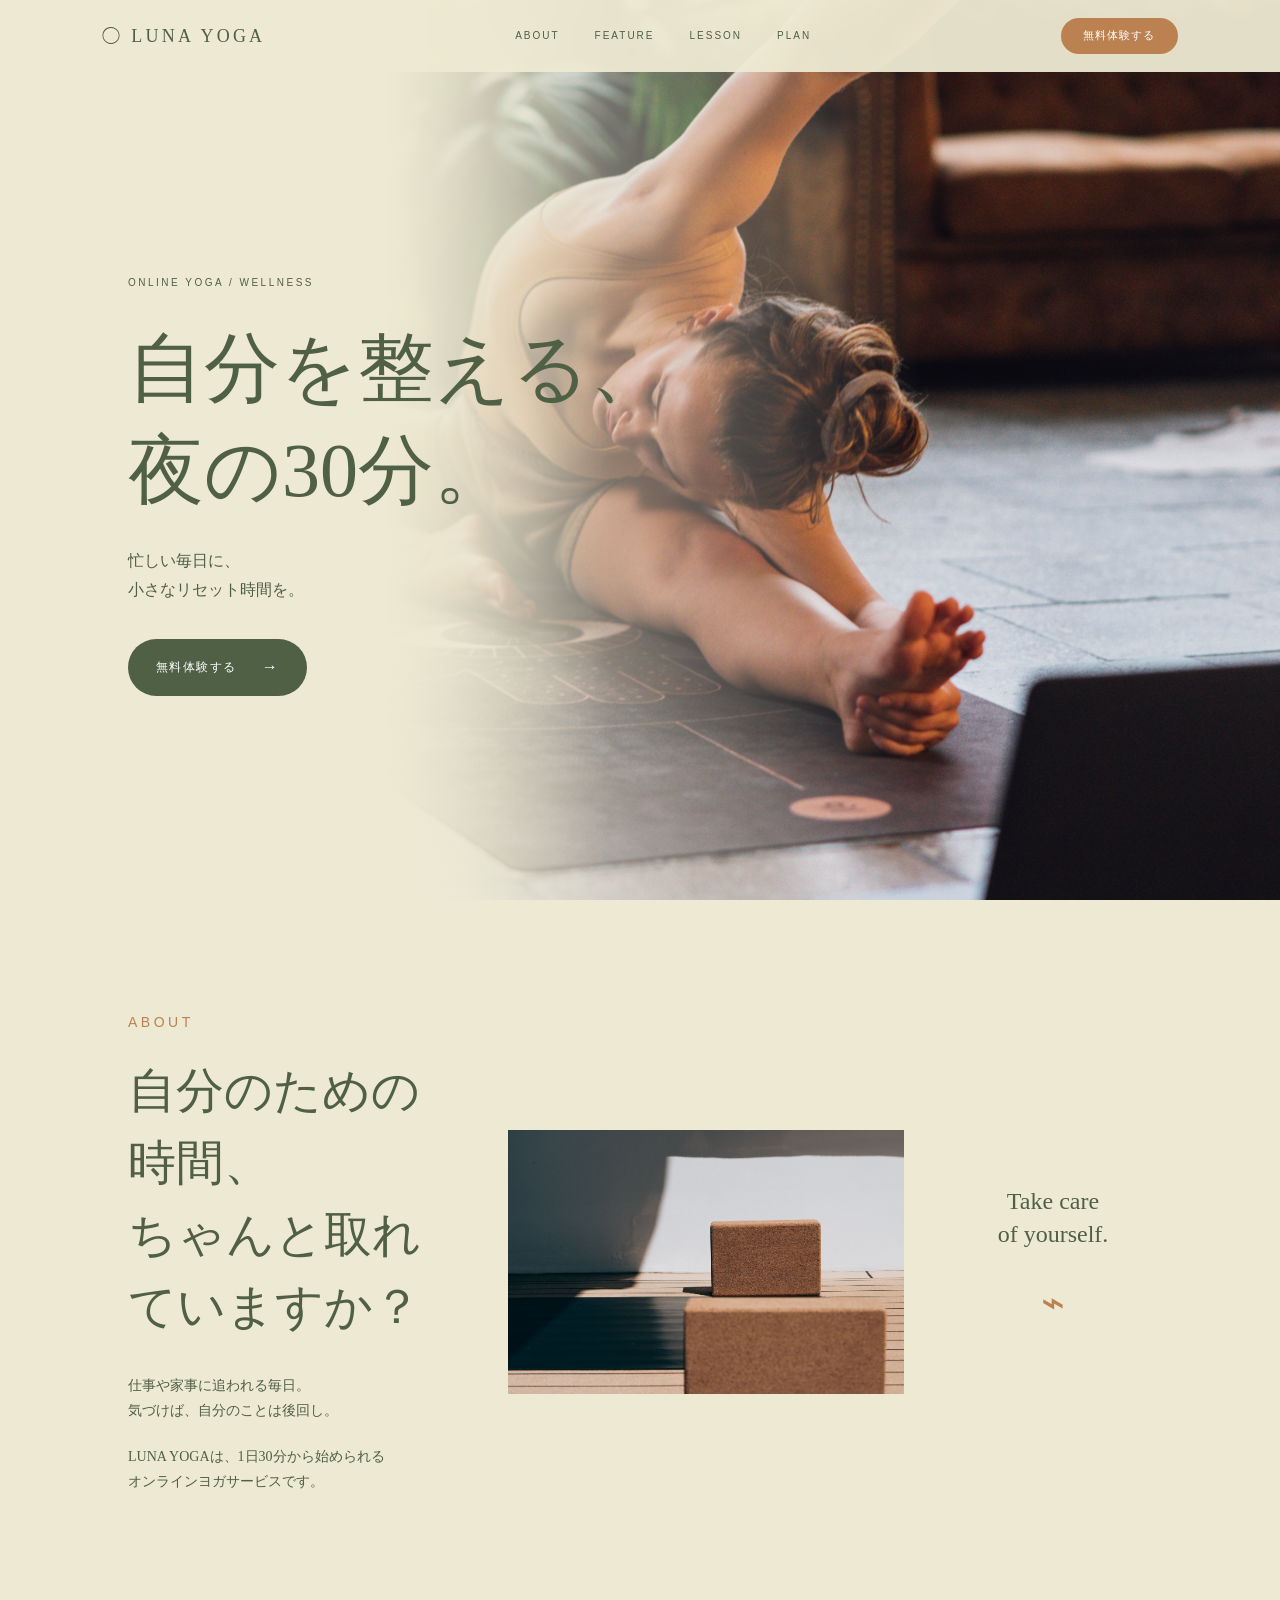
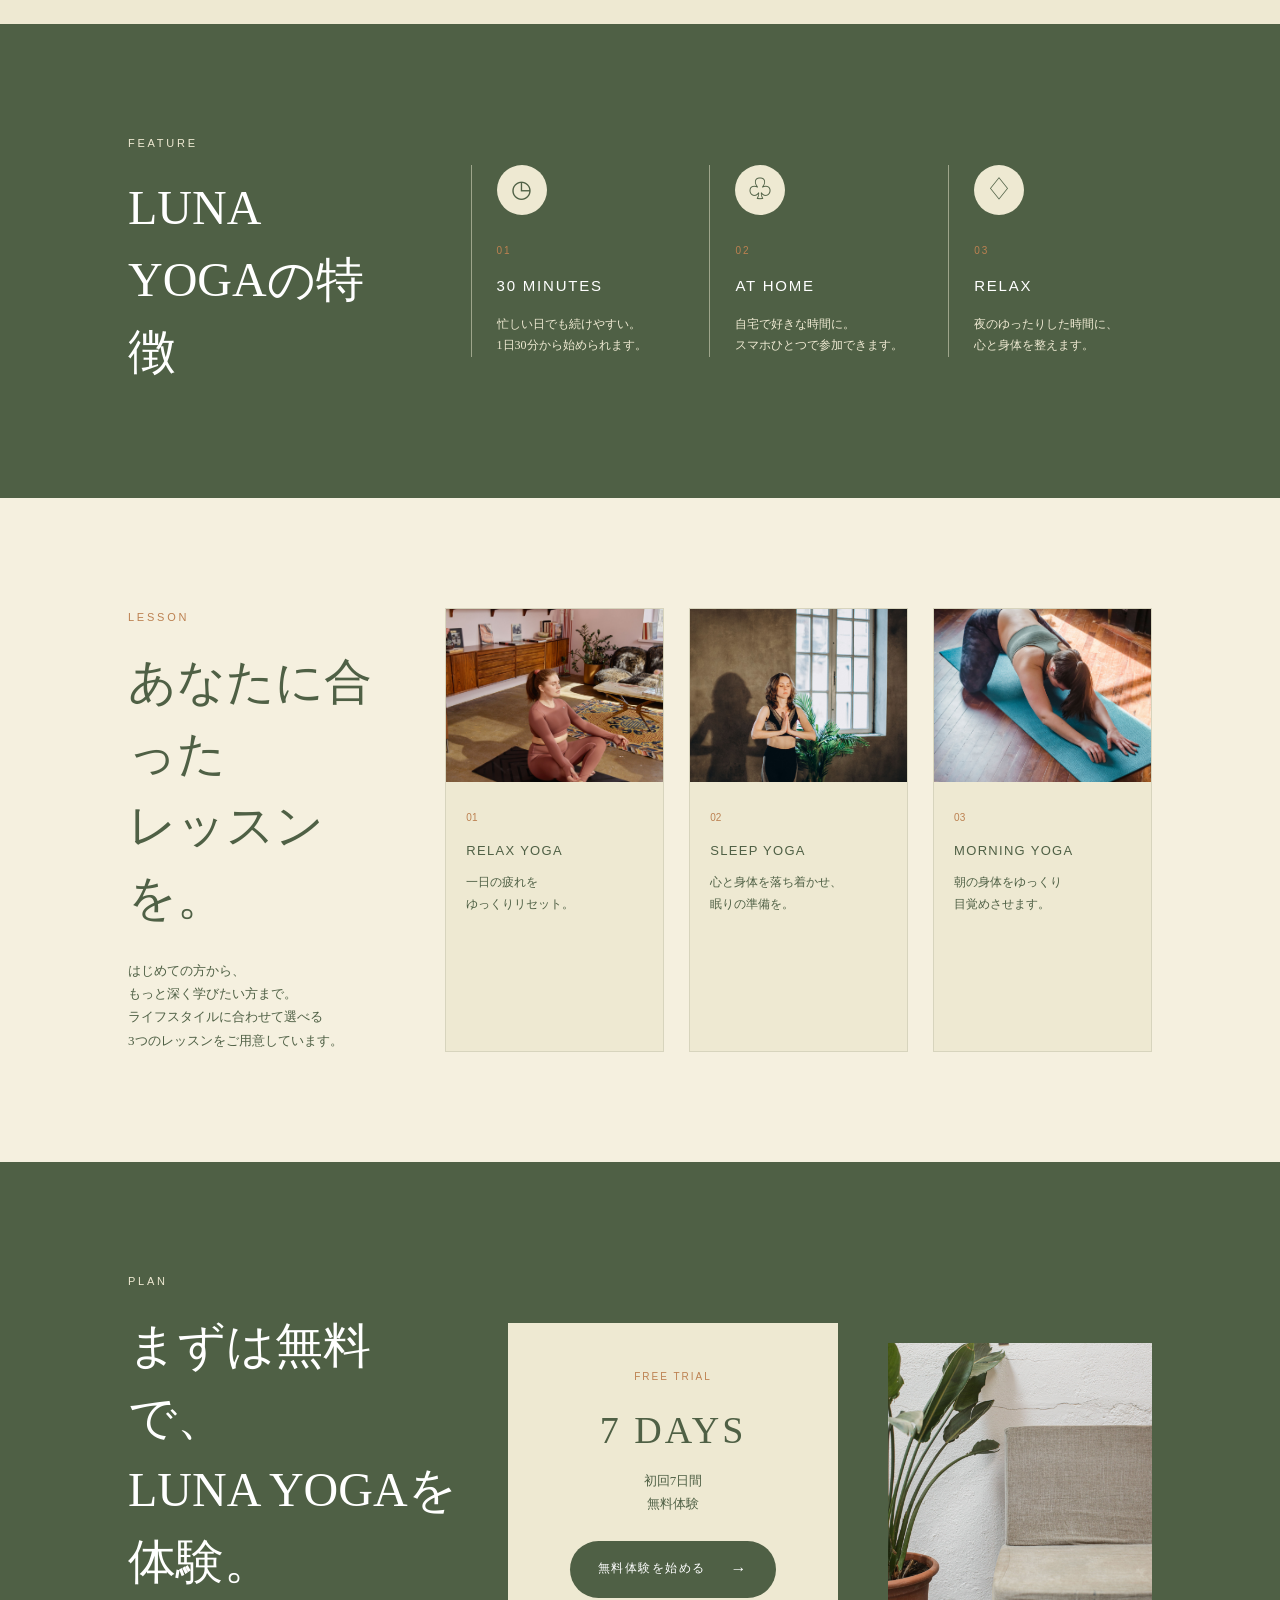
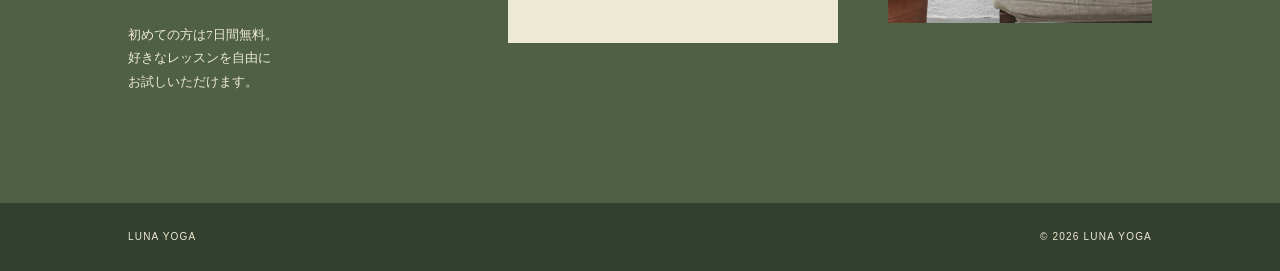
==== index.html @ d37cec5e "Add files via upload" ====
<!DOCTYPE html>
<html lang="ja">
<head>
    <meta charset="UTF-8">
    <meta name="viewport" content="width=device-width, initial-scale=1.0">

    <title>LUNA YOGA</title>

    <link rel="stylesheet" href="style.css">
</head>

<body>

<header class="header">

    <a href="#home" class="logo">
        ◯ LUNA YOGA
    </a>

    <nav class="nav">
        <a href="#about">ABOUT</a>
        <a href="#feature">FEATURE</a>
        <a href="#lesson">LESSON</a>
        <a href="#plan">PLAN</a>
    </nav>

    <a href="#plan" class="header-button">
        無料体験する
    </a>

</header>


<main>

    <!-- HERO -->
    <section id="home" class="hero">

        <div class="hero-image">
            <img src="yoga.jpg" alt="自宅でヨガをする女性">
        </div>

        <div class="hero-overlay"></div>

        <div class="hero-content">

            <p class="eyebrow">
                ONLINE YOGA / WELLNESS
            </p>

            <h1>
                自分を整える、<br>
                夜の30分。
            </h1>

            <p class="hero-description">
                忙しい毎日に、<br>
                小さなリセット時間を。
            </p>

            <a href="#plan" class="button">
                無料体験する
                <span>→</span>
            </a>

        </div>

    </section>


    <!-- ABOUT -->
    <section id="about" class="about section">

        <div class="about-text">

            <p class="section-label">
                ABOUT
            </p>

            <h2>
                自分のための時間、<br>
                ちゃんと取れていますか？
            </h2>

            <p>
                仕事や家事に追われる毎日。<br>
                気づけば、自分のことは後回し。
            </p>

            <p>
                LUNA YOGAは、1日30分から始められる<br>
                オンラインヨガサービスです。
            </p>

        </div>


        <div class="about-image">
            <img src="yoga-room.jpg" alt="ヨガマットとヨガ用品">
        </div>


        <div class="about-message">
            <p>
                Take care<br>
                of yourself.
            </p>

            <span>⌁</span>
        </div>

    </section>


    <!-- FEATURE -->
    <section id="feature" class="feature section">

        <div class="feature-title">

            <p class="section-label">
                FEATURE
            </p>

            <h2>
                LUNA YOGAの特徴
            </h2>

        </div>


        <div class="feature-grid">

            <article class="feature-card">

                <div class="feature-icon">
                    ◷
                </div>

                <div>
                    <span>01</span>

                    <h3>
                        30 MINUTES
                    </h3>

                    <p>
                        忙しい日でも続けやすい。<br>
                        1日30分から始められます。
                    </p>
                </div>

            </article>


            <article class="feature-card">

                <div class="feature-icon">
                    ♧
                </div>

                <div>
                    <span>02</span>

                    <h3>
                        AT HOME
                    </h3>

                    <p>
                        自宅で好きな時間に。<br>
                        スマホひとつで参加できます。
                    </p>
                </div>

            </article>


            <article class="feature-card">

                <div class="feature-icon">
                    ♢
                </div>

                <div>
                    <span>03</span>

                    <h3>
                        RELAX
                    </h3>

                    <p>
                        夜のゆったりした時間に、<br>
                        心と身体を整えます。
                    </p>
                </div>

            </article>

        </div>

    </section>


    <!-- LESSON -->
    <section id="lesson" class="lesson section">

        <div class="lesson-intro">

            <p class="section-label">
                LESSON
            </p>

            <h2>
                あなたに合った<br>
                レッスンを。
            </h2>

            <p>
                はじめての方から、<br>
                もっと深く学びたい方まで。<br>
                ライフスタイルに合わせて選べる<br>
                3つのレッスンをご用意しています。
            </p>

        </div>


        <div class="lesson-grid">

            <article class="lesson-card">

                <div class="lesson-image">
                    <img src="relax-yoga.jpg" alt="リラックスヨガ">
                </div>

                <div class="lesson-content">

                    <span>01</span>

                    <h3>
                        RELAX YOGA
                    </h3>

                    <p>
                        一日の疲れを<br>
                        ゆっくりリセット。
                    </p>

                </div>

            </article>


            <article class="lesson-card">

                <div class="lesson-image">
                    <img src="sleep-yoga.jpg" alt="スリープヨガ">
                </div>

                <div class="lesson-content">

                    <span>02</span>

                    <h3>
                        SLEEP YOGA
                    </h3>

                    <p>
                        心と身体を落ち着かせ、<br>
                        眠りの準備を。
                    </p>

                </div>

            </article>


            <article class="lesson-card">

                <div class="lesson-image">
                    <img src="morning-yoga.jpg" alt="モーニングヨガ">
                </div>

                <div class="lesson-content">

                    <span>03</span>

                    <h3>
                        MORNING YOGA
                    </h3>

                    <p>
                        朝の身体をゆっくり<br>
                        目覚めさせます。
                    </p>

                </div>

            </article>

        </div>

    </section>


    <!-- PLAN -->
    <section id="plan" class="plan section">

        <div class="plan-text">

            <p class="section-label">
                PLAN
            </p>

            <h2>
                まずは無料で、<br>
                LUNA YOGAを体験。
            </h2>

            <p>
                初めての方は7日間無料。<br>
                好きなレッスンを自由に<br>
                お試しいただけます。
            </p>

        </div>


        <div class="plan-card">

            <p class="plan-label">
                FREE TRIAL
            </p>

            <h3>
                7 DAYS
            </h3>

            <p>
                初回7日間<br>
                無料体験
            </p>

            <a href="#" class="button">
                無料体験を始める
                <span>→</span>
            </a>

        </div>


        <div class="plan-image">
            <img src="plant.jpg" alt="植物のあるヨガ空間">
        </div>

    </section>

</main>


<footer class="footer">

    <p>
        LUNA YOGA
    </p>

    <p>
        © 2026 LUNA YOGA
    </p>

</footer>


<script src="script.js"></script>

</body>
</html>
---- style.css ----
/* =========================
   RESET
========================= */

* {
    margin: 0;
    padding: 0;
    box-sizing: border-box;
}

html {
    scroll-behavior: smooth;
}

body {
    font-family:
        "Times New Roman",
        "Yu Mincho",
        "Hiragino Mincho ProN",
        serif;

    background-color: #eee9d2;
    color: #4f6045;

    line-height: 1.8;
}

img {
    display: block;
    width: 100%;
}

a {
    color: inherit;
    text-decoration: none;
}


/* =========================
   COLOR
========================= */

/*
   アイボリー
   #EEE9D2

   ブラウン
   #BC8151

   オリーブ
   #4F6045
*/


/* =========================
   HEADER
========================= */

.header {
    position: fixed;
    top: 0;
    left: 0;

    width: 100%;
    height: 72px;

    padding: 0 8%;

    display: flex;
    align-items: center;
    justify-content: space-between;

    background-color: rgba(238, 233, 210, 0.95);

    z-index: 100;
}

.logo {
    font-size: 18px;
    letter-spacing: 0.18em;
}

.nav {
    display: flex;
    gap: 35px;
}

.nav a {
    font-family: Arial, sans-serif;

    font-size: 10px;
    letter-spacing: 0.2em;

    transition: 0.3s;
}

.nav a:hover {
    color: #bc8151;
}

.header-button {
    padding: 8px 22px;

    border-radius: 30px;

    background-color: #bc8151;
    color: #fff;

    font-family: Arial, sans-serif;

    font-size: 11px;
    letter-spacing: 0.1em;

    transition: 0.3s;
}

.header-button:hover {
    background-color: #4f6045;
}


/* =========================
   COMMON
========================= */

.section {
    padding: 110px 10%;
}

.section-label {
    margin-bottom: 18px;

    color: #bc8151;

    font-family: Arial, sans-serif;

    font-size: 11px;
    letter-spacing: 0.25em;
}

h2 {
    font-size: clamp(30px, 4vw, 48px);

    font-weight: normal;

    line-height: 1.5;
}


/* =========================
   BUTTON
========================= */

.button {
    display: inline-flex;
    align-items: center;
    gap: 25px;

    padding: 14px 28px;

    background-color: #4f6045;
    color: #fff;

    border-radius: 30px;

    font-family: Arial, sans-serif;

    font-size: 12px;
    letter-spacing: 0.12em;

    transition: 0.3s;
}

.button span {
    font-size: 16px;
}

.button:hover {
    background-color: #bc8151;
    transform: translateY(-3px);
}


/* =========================
   HERO
========================= */

.hero {
    position: relative;

    min-height: 100vh;

    display: flex;
    align-items: center;

    overflow: hidden;

    background-color: #eee9d2;
}

.hero-image {
    position: absolute;

    top: 0;
    right: 0;

    width: 70%;
    height: 100%;
}

.hero-image img {
    width: 100%;
    height: 100%;

    object-fit: cover;
    object-position: center;
}

.hero-overlay {
    position: absolute;

    top: 0;
    left: 0;

    width: 100%;
    height: 100%;

    background:
        linear-gradient(
            90deg,
            #eee9d2 0%,
            rgba(238, 233, 210, 0.95) 25%,
            rgba(238, 233, 210, 0.45) 48%,
            rgba(238, 233, 210, 0) 72%
        );
}

.hero-content {
    position: relative;
    z-index: 2;

    width: 45%;

    margin-left: 10%;

    padding-top: 70px;
}

.eyebrow {
    margin-bottom: 25px;

    font-family: Arial, sans-serif;

    font-size: 10px;

    letter-spacing: 0.25em;

    color: #4f6045;
}

.hero h1 {
    margin-bottom: 25px;

    font-size: clamp(44px, 6vw, 76px);

    font-weight: normal;

    line-height: 1.35;

    color: #4f6045;
}

.hero-description {
    margin-bottom: 35px;

    font-size: 16px;

    color: #4f6045;
}



/* =========================
   ABOUT
========================= */

.about {
    display: grid;

    grid-template-columns:
        1fr
        1.2fr
        0.6fr;

    gap: 50px;

    align-items: center;

    background-color: #eee9d2;
}

.about-text h2 {
    margin-bottom: 30px;
}

.about-text p {
    margin-bottom: 20px;

    font-size: 14px;
}

.about-image {
    overflow: hidden;
}

.about-image img {
    aspect-ratio: 1.5 / 1;

    object-fit: cover;
}

.about-message {
    padding: 20px;

    text-align: center;

    color: #4f6045;
}

.about-message p {
    font-family: cursive;

    font-size: 24px;

    line-height: 1.4;
}

.about-message span {
    display: block;

    margin-top: 15px;

    color: #bc8151;

    font-size: 40px;
}


/* =========================
   FEATURE
========================= */

.feature {
    display: grid;

    grid-template-columns: 0.8fr 2fr;

    gap: 70px;

    align-items: center;

    background-color: #4f6045;

    color: #eee9d2;
}

.feature .section-label {
    color: #eee9d2;
}

.feature-title h2 {
    color: #fff;
}

.feature-grid {
    display: grid;

    grid-template-columns: repeat(3, 1fr);

    gap: 35px;
}

.feature-card {
    padding-left: 25px;

    border-left: 1px solid rgba(238, 233, 210, 0.5);
}

.feature-icon {
    width: 50px;
    height: 50px;

    margin-bottom: 20px;

    display: flex;
    align-items: center;
    justify-content: center;

    border-radius: 50%;

    background-color: #eee9d2;

    color: #4f6045;

    font-size: 24px;
}

.feature-card span {
    font-family: Arial, sans-serif;

    font-size: 10px;

    letter-spacing: 0.2em;

    color: #bc8151;
}

.feature-card h3 {
    margin: 8px 0 15px;

    font-family: Arial, sans-serif;

    font-size: 15px;

    letter-spacing: 0.12em;

    font-weight: normal;

    color: #fff;
}

.feature-card p {
    color: #eee9d2;

    font-size: 12px;
}


/* =========================
   LESSON
========================= */

.lesson {
    display: grid;

    grid-template-columns: 0.7fr 2fr;

    gap: 70px;

    background-color: #f5f0df;
}

.lesson-intro h2 {
    margin-bottom: 25px;
}

.lesson-intro > p:last-child {
    font-size: 13px;
}

.lesson-grid {
    display: grid;

    grid-template-columns: repeat(3, 1fr);

    gap: 25px;
}

.lesson-card {
    overflow: hidden;

    background-color: #eee9d2;

    border: 1px solid rgba(79, 96, 69, 0.15);

    transition: 0.3s;
}

.lesson-card:hover {
    transform: translateY(-6px);
}

.lesson-image {
    overflow: hidden;
}

.lesson-image img {
    aspect-ratio: 1.25 / 1;

    object-fit: cover;

    transition: 0.5s;
}

.lesson-card:hover .lesson-image img {
    transform: scale(1.04);
}

.lesson-content {
    padding: 20px;
}

.lesson-content span {
    color: #bc8151;

    font-family: Arial, sans-serif;

    font-size: 10px;
}

.lesson-content h3 {
    margin: 8px 0 10px;

    font-family: Arial, sans-serif;

    font-size: 13px;

    letter-spacing: 0.1em;

    font-weight: normal;
}

.lesson-content p {
    font-size: 12px;
}


/* =========================
   PLAN
========================= */

.plan {
    position: relative;

    display: grid;

    grid-template-columns: 1fr 1fr 0.8fr;

    gap: 50px;

    align-items: center;

    overflow: hidden;

    background-color: #4f6045;

    color: #eee9d2;
}

.plan .section-label {
    color: #eee9d2;
}

.plan-text h2 {
    margin-bottom: 25px;

    color: #fff;
}

.plan-text > p:last-child {
    font-size: 13px;
}

.plan-card {
    padding: 45px 40px;

    background-color: #eee9d2;

    color: #4f6045;

    text-align: center;
}

.plan-label {
    margin-bottom: 10px;

    color: #bc8151;

    font-family: Arial, sans-serif;

    font-size: 10px;

    letter-spacing: 0.2em;
}

.plan-card h3 {
    margin-bottom: 5px;

    font-size: 38px;

    font-weight: normal;

    letter-spacing: 0.08em;
}

.plan-card p:not(.plan-label) {
    margin-bottom: 25px;

    font-size: 13px;
}

.plan-image {
    height: 280px;

    overflow: hidden;
}

.plan-image img {
    width: 100%;
    height: 100%;

    object-fit: cover;
}


/* =========================
   FOOTER
========================= */

.footer {
    padding: 25px 10%;

    display: flex;
    justify-content: space-between;

    background-color: #34402f;

    color: #eee9d2;

    font-family: Arial, sans-serif;

    font-size: 10px;

    letter-spacing: 0.12em;
}


/* =========================
   MOBILE
========================= */

@media (max-width: 900px) {

    .nav {
        display: none;
    }

    .header {
        padding: 0 6%;
    }

    .hero-content {
        width: 70%;
        margin-left: 7%;
    }

    .about {
        grid-template-columns: 1fr;
    }

    .about-message {
        display: none;
    }

    .feature {
        grid-template-columns: 1fr;
    }

    .lesson {
        grid-template-columns: 1fr;
    }

    .plan {
        grid-template-columns: 1fr;
    }

    .plan-image {
        display: none;
    }
}


@media (max-width: 600px) {

   

    .header {
        height: 65px;
    }

    .logo {
        font-size: 15px;
    }

    .header-button {
        padding: 7px 15px;

        font-size: 9px;
    }

    .hero {
        min-height: 90vh;
    }

    .hero-content {
        width: 85%;
        margin-left: 7%;
    }

    .hero-overlay {
        background:
            linear-gradient(
                90deg,
                rgba(238, 233, 210, 0.9),
                rgba(238, 233, 210, 0.35)
            );
    }

         .hero {
        min-height: auto;
        display: flex;
        flex-direction: column;
        align-items: stretch;
    }

    .hero-image {
        position: relative;
        top: auto;
        right: auto;

        width: 100%;
        height: 55vh;

        order: 1;

        -webkit-mask-image: none;
        mask-image: none;
    }

    .hero-content {
        width: 100%;
        margin-left: 0;

        padding: 60px 7%;

        order: 2;
    }

    .hero-overlay {
        background: none;
    }

    .hero h1 {
        font-size: 42px;
    }

    .section {
        padding: 80px 7%;
    }

    .feature-grid {
        grid-template-columns: 1fr;
    }

    .feature-card {
        padding-left: 0;

        padding-top: 20px;

        border-left: none;

        border-top: 1px solid rgba(238, 233, 210, 0.5);
    }

    .lesson-grid {
        grid-template-columns: 1fr;
    }

    .lesson-card {
        display: grid;

        grid-template-columns: 40% 60%;
    }

    .lesson-image img {
        height: 100%;
    }

    .lesson-content {
        display: flex;

        flex-direction: column;

        justify-content: center;
    }

    .footer {
        padding: 25px 7%;

        display: block;

        text-align: center;
    }

    .footer p:first-child {
        margin-bottom: 8px;
    }
}

.hero-image {
    -webkit-mask-image: linear-gradient(
        to right,
        transparent 0%,
        black 25%,
        black 100%
    );

    mask-image: linear-gradient(
        to right,
        transparent 0%,
        black 25%,
        black 100%
    );
}
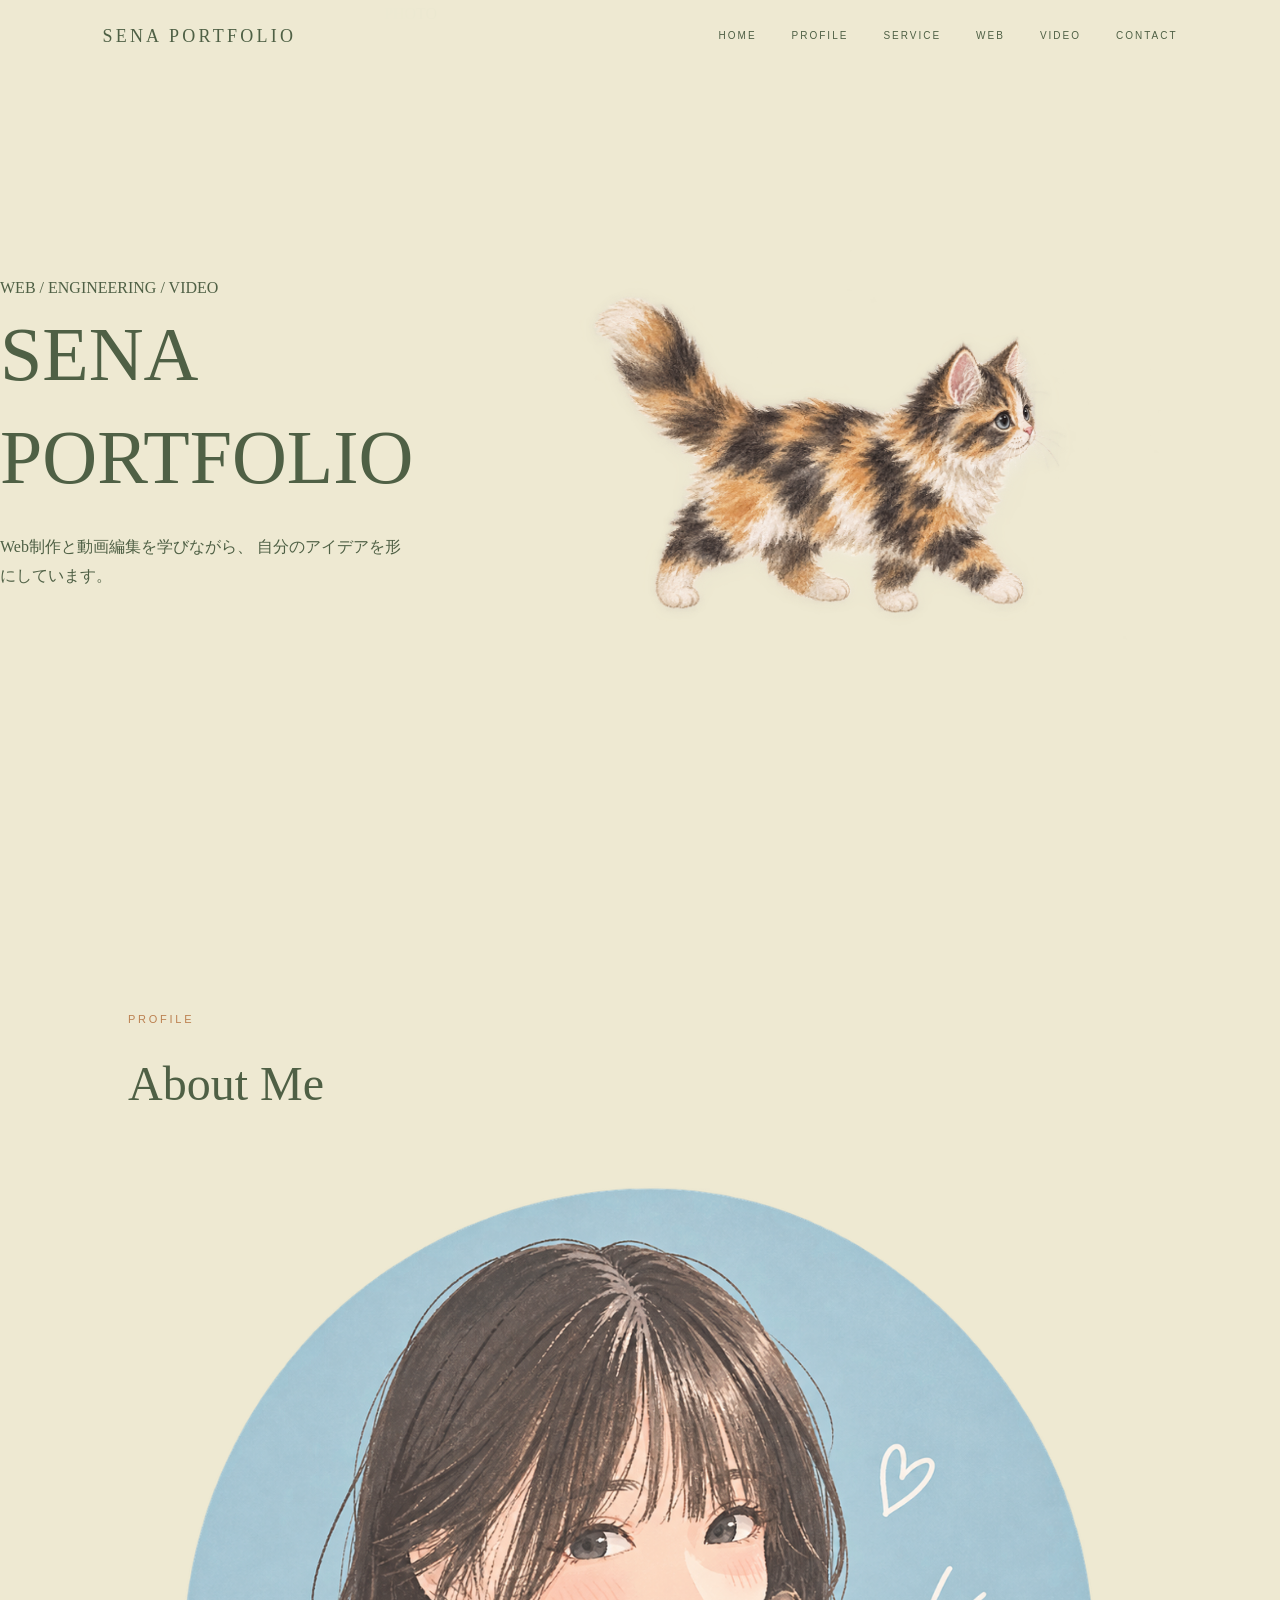
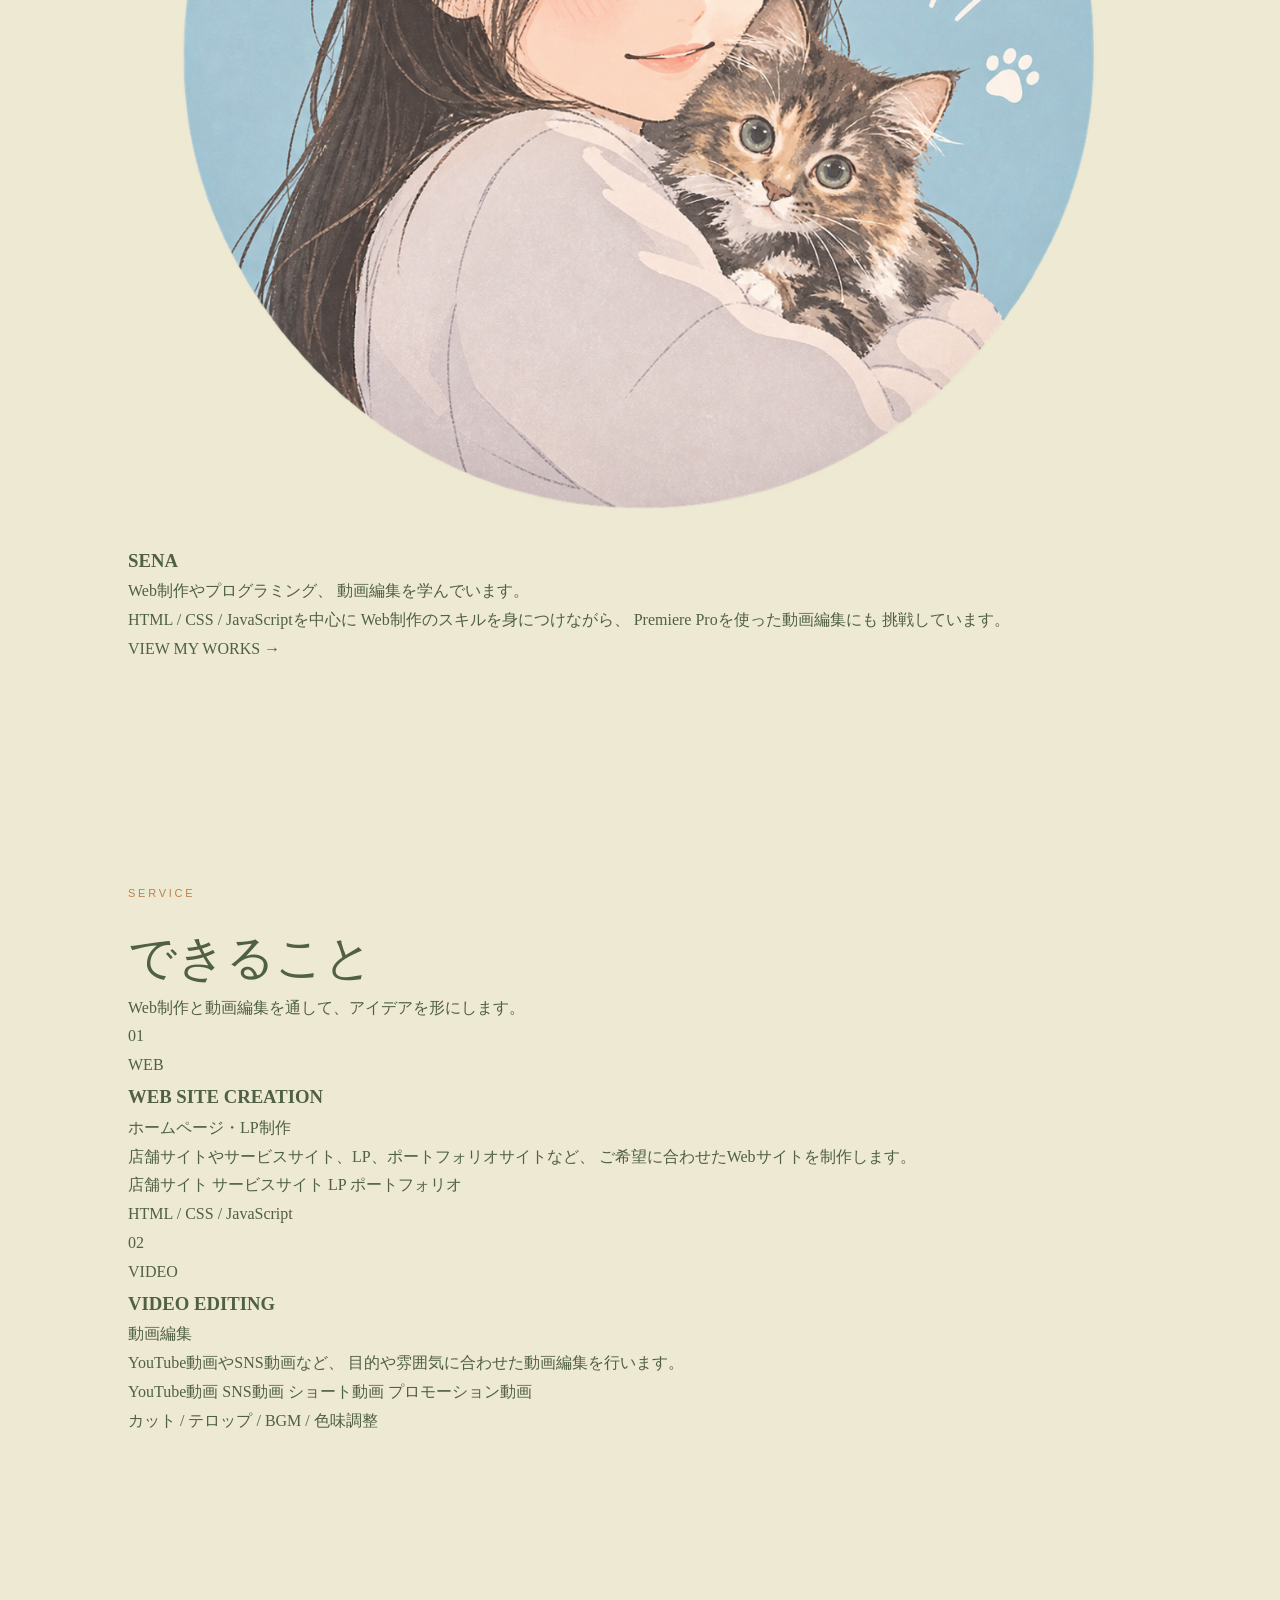
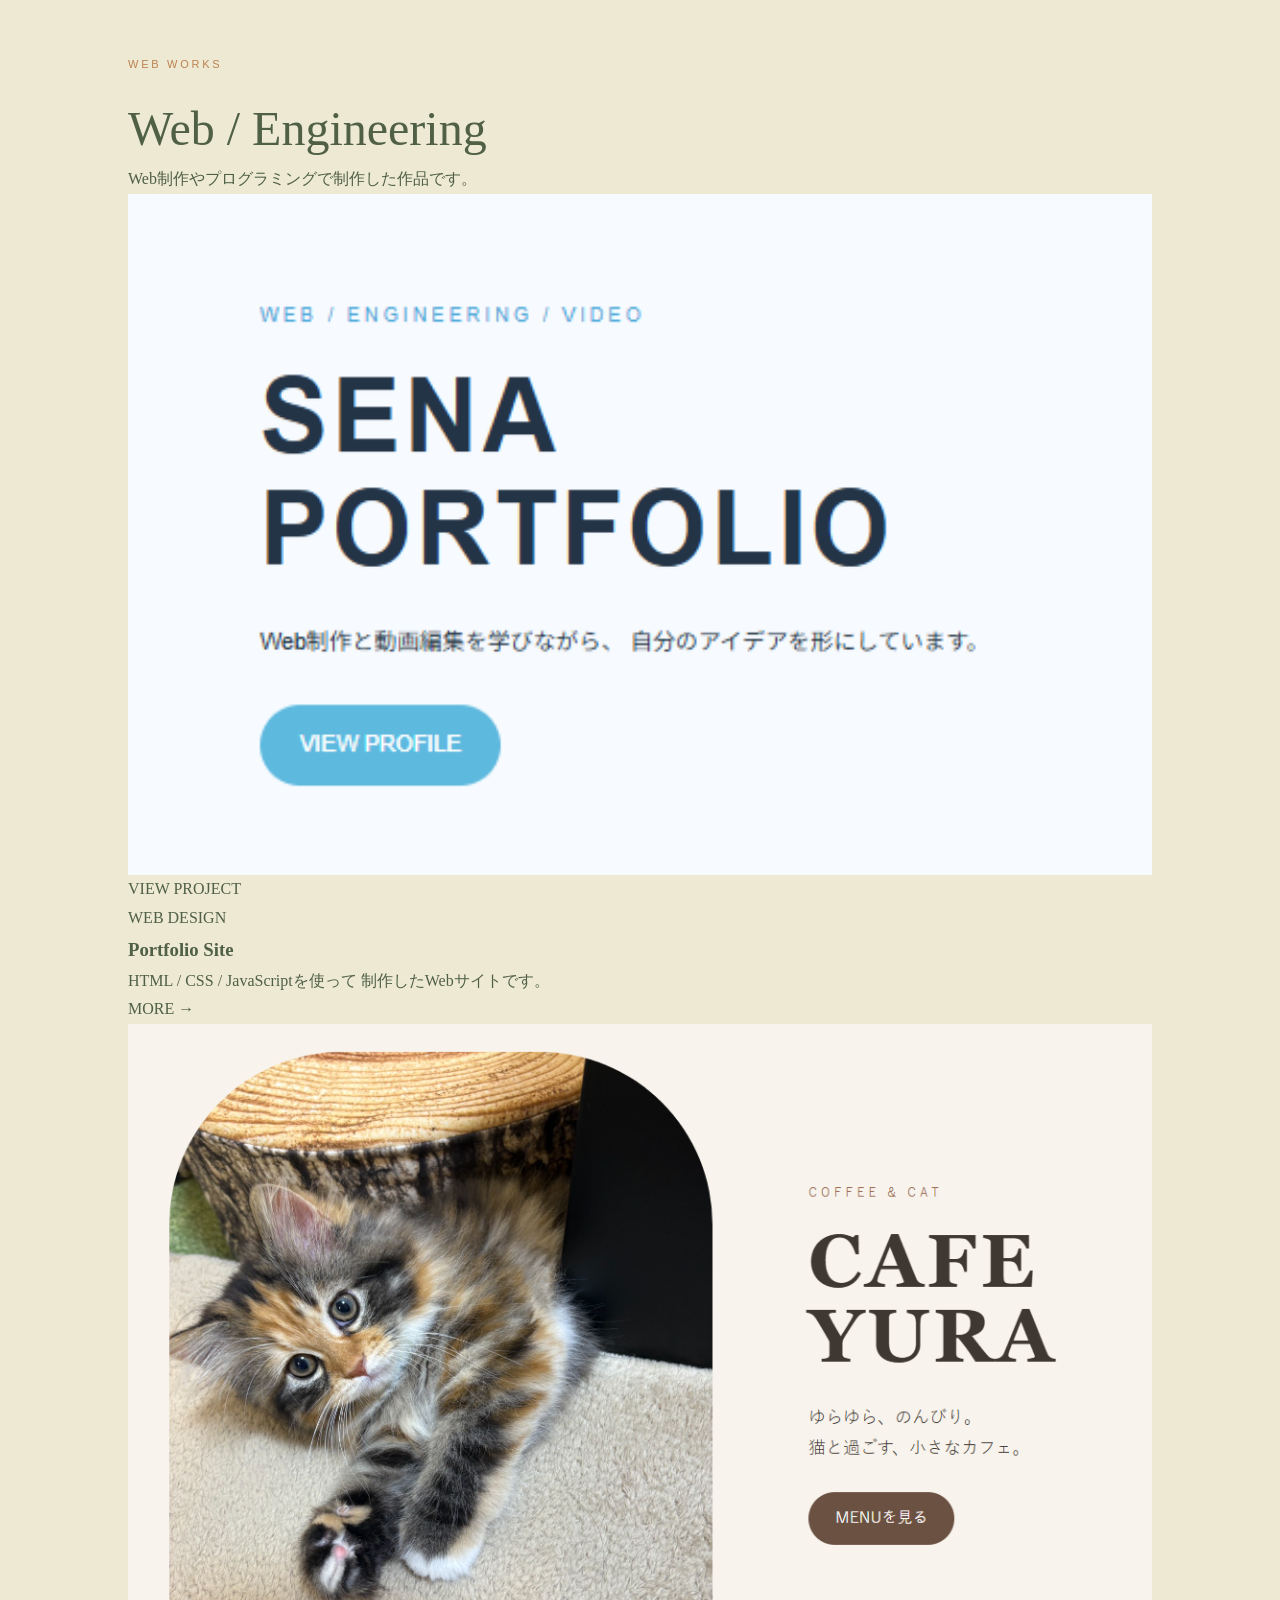
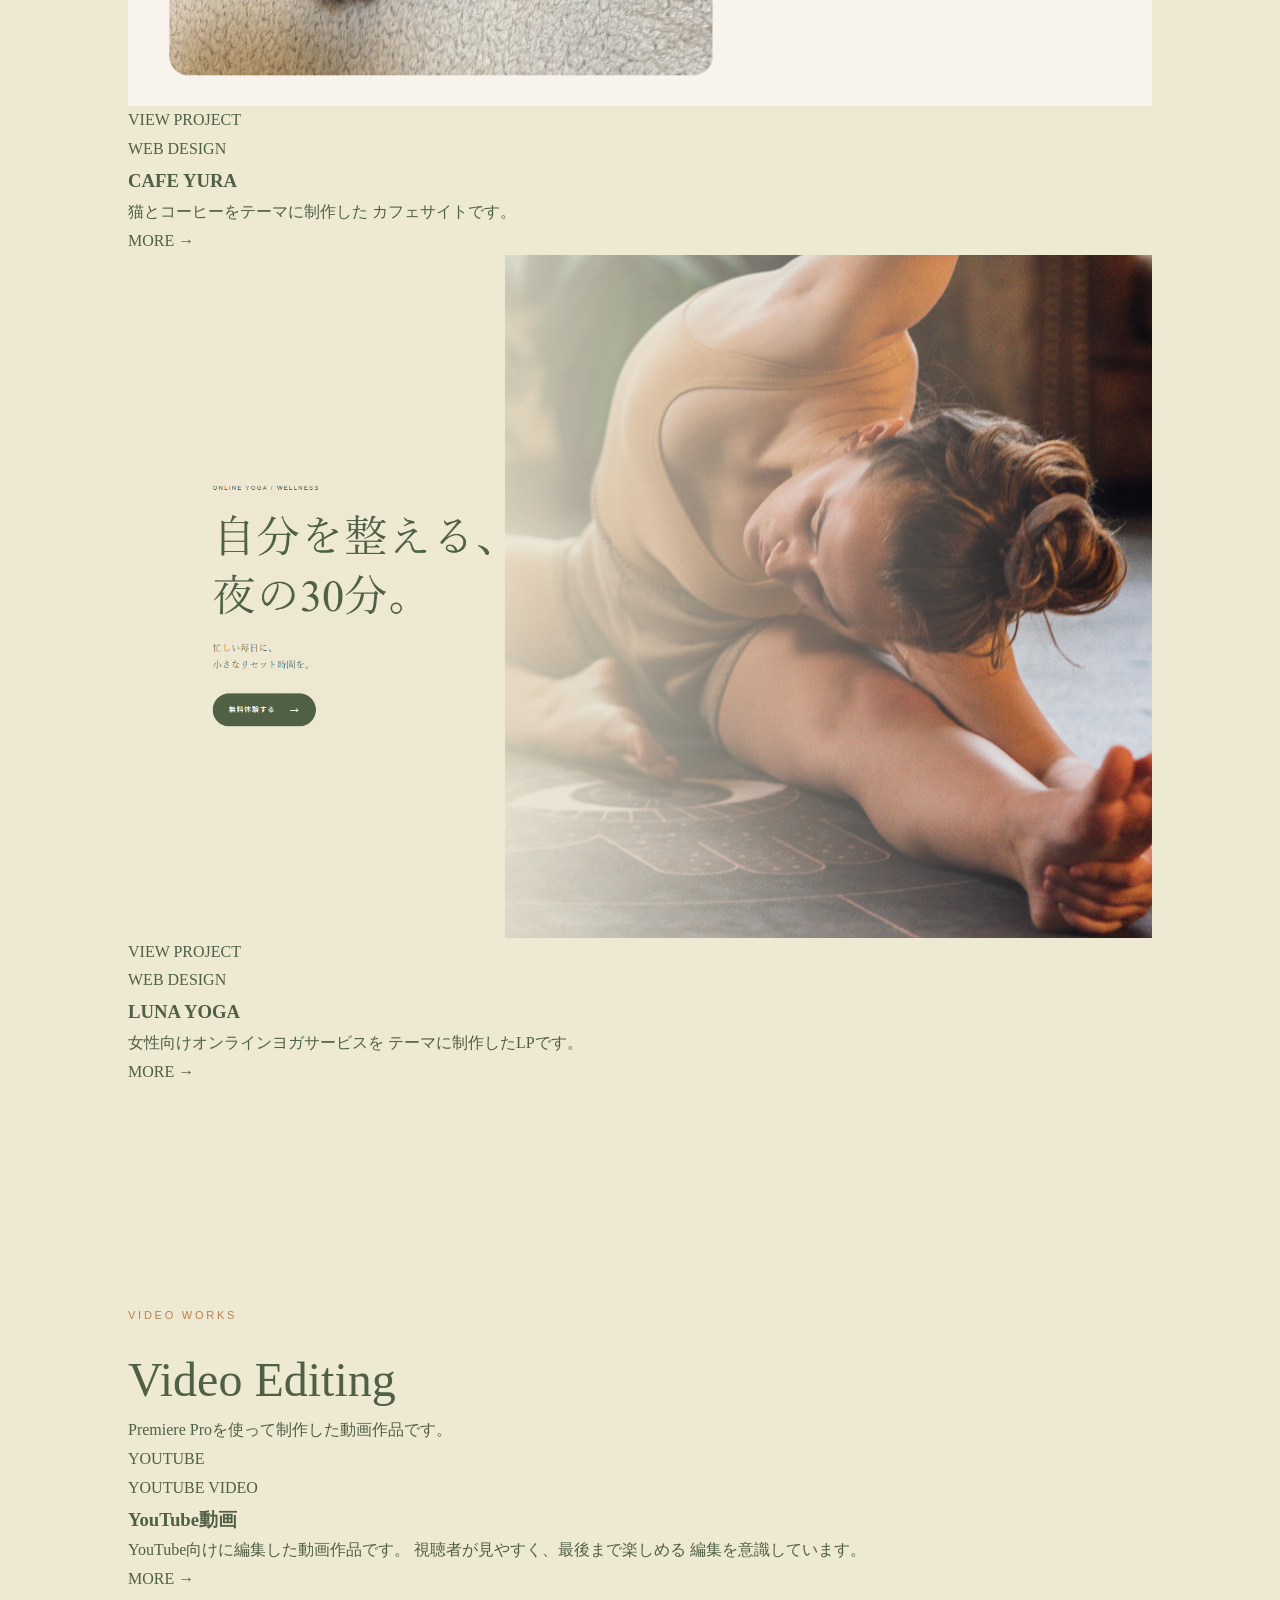
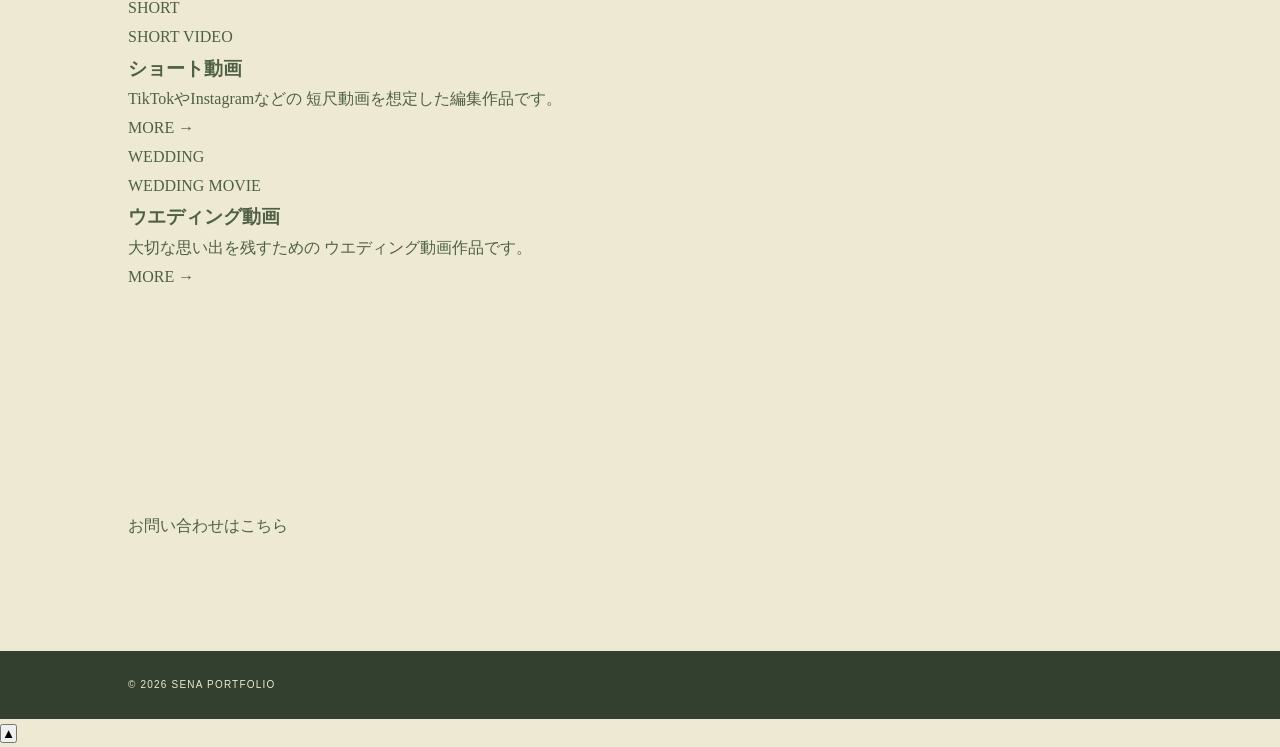
==== commit fe05c538: "Add files via upload" ====
--- a/index.html
+++ b/index.html
@@ -1,376 +1,554 @@
 <!DOCTYPE html>
 <html lang="ja">
+
 <head>
     <meta charset="UTF-8">
     <meta name="viewport" content="width=device-width, initial-scale=1.0">
 
-    <title>LUNA YOGA</title>
+    <title>SENA PORTFOLIO</title>
 
     <link rel="stylesheet" href="style.css">
 </head>
 
 <body>
 
-<header class="header">
-
-    <a href="#home" class="logo">
-        ◯ LUNA YOGA
-    </a>
-
-    <nav class="nav">
-        <a href="#about">ABOUT</a>
-        <a href="#feature">FEATURE</a>
-        <a href="#lesson">LESSON</a>
-        <a href="#plan">PLAN</a>
-    </nav>
-
-    <a href="#plan" class="header-button">
-        無料体験する
-    </a>
-
-</header>
-
-
-<main>
-
-    <!-- HERO -->
-    <section id="home" class="hero">
-
-        <div class="hero-image">
-            <img src="yoga.jpg" alt="自宅でヨガをする女性">
-        </div>
-
-        <div class="hero-overlay"></div>
-
-        <div class="hero-content">
-
-            <p class="eyebrow">
-                ONLINE YOGA / WELLNESS
+    <!-- HEADER -->
+    <header class="header">
+
+        <a href="#home" class="logo">
+            SENA PORTFOLIO
+        </a>
+
+        <nav class="nav">
+            <a href="#home">HOME</a>
+            <a href="#profile">PROFILE</a>
+            <a href="#service">SERVICE</a>
+            <a href="#web">WEB</a>
+            <a href="#video">VIDEO</a>
+            <a href="contact.html">CONTACT</a>
+        </nav>
+
+    </header>
+
+
+    <main>
+
+        <!-- HERO -->
+        <section id="home" class="hero">
+
+            <div class="hero-text">
+
+                <p class="small-title">
+                    WEB / ENGINEERING / VIDEO
+                </p>
+
+                <h1>
+                    SENA<br>
+                    PORTFOLIO
+                </h1>
+
+                <p class="hero-description">
+                    Web制作と動画編集を学びながら、
+                    自分のアイデアを形にしています。
+                </p>
+
+              
+
+            </div>
+
+            <div class="hero-image">
+                <div class="image-placeholder">
+                    PHOTO
+                </div>
+            </div>
+
+            <div class="hero-sky">
+
+    <div class="hero-sun"></div>
+
+    <div class="hero-cloud hero-cloud-1"></div>
+    <div class="hero-cloud hero-cloud-2"></div>
+
+</div>
+
+
+<div class="hero-ground">
+
+    <div class="ground-wave ground-wave-1"></div>
+    <div class="ground-wave ground-wave-2"></div>
+
+  
+
+</div>
+
+
+
+
+
+<div class="hero-cat">
+    <img src="hero-cat.png" alt="ゆら">
+</div>
+
+
+        </section>
+
+
+        <!-- PROFILE -->
+        <section id="profile" class="section profile">
+
+            <div class="section-heading">
+
+                <p class="section-label">
+                    PROFILE
+                </p>
+
+                <h2>
+                    About Me
+                </h2>
+
+            </div>
+
+            <div class="profile-content">
+
+              <div class="profile-image">
+    <img
+        src="profile-illustration.png"
+        alt="SENAとゆらのイラスト"
+    >
+</div>
+
+                <div class="profile-text">
+
+                    <h3>
+                        SENA
+                    </h3>
+
+                    <p>
+                        Web制作やプログラミング、
+                        動画編集を学んでいます。
+                    </p>
+
+                    <p>
+                        HTML / CSS / JavaScriptを中心に
+                        Web制作のスキルを身につけながら、
+                        Premiere Proを使った動画編集にも
+                        挑戦しています。
+                    </p>
+
+                    <a href="#web" class="text-link">
+                        VIEW MY WORKS →
+                    </a>
+
+                </div>
+
+            </div>
+
+        </section>
+
+<section id="service" class="section service">
+
+    <div class="section-heading">
+        <p class="section-label">SERVICE</p>
+        <h2>できること</h2>
+        <p>Web制作と動画編集を通して、アイデアを形にします。</p>
+    </div>
+
+    <div class="service-grid">
+
+        <a href="contact.html" class="service-link">
+            <article class="service-card">
+
+            <div class="service-number">01</div>
+
+            <div class="service-icon">WEB</div>
+
+            <h3>WEB SITE CREATION</h3>
+
+            <p class="service-title">
+                ホームページ・LP制作
             </p>
 
-            <h1>
-                自分を整える、<br>
-                夜の30分。
-            </h1>
-
-            <p class="hero-description">
-                忙しい毎日に、<br>
-                小さなリセット時間を。
+            <p class="service-text">
+                店舗サイトやサービスサイト、LP、ポートフォリオサイトなど、
+                ご希望に合わせたWebサイトを制作します。
             </p>
 
-            <a href="#plan" class="button">
-                無料体験する
-                <span>→</span>
-            </a>
-
-        </div>
-
-    </section>
-
-
-    <!-- ABOUT -->
-    <section id="about" class="about section">
-
-        <div class="about-text">
-
-            <p class="section-label">
-                ABOUT
+            <div class="service-list">
+                <span>店舗サイト</span>
+                <span>サービスサイト</span>
+                <span>LP</span>
+                <span>ポートフォリオ</span>
+            </div>
+
+            <p class="service-tools">
+                HTML / CSS / JavaScript
             </p>
 
-            <h2>
-                自分のための時間、<br>
-                ちゃんと取れていますか？
-            </h2>
-
-            <p>
-                仕事や家事に追われる毎日。<br>
-                気づけば、自分のことは後回し。
+            </article>
+        </a>
+
+
+
+        <a href="contact.html" class="service-link">
+
+            <article class="service-card">
+
+            <div class="service-number">02</div>
+
+            <div class="service-icon">VIDEO</div>
+
+            <h3>VIDEO EDITING</h3>
+
+            <p class="service-title">
+                動画編集
             </p>
 
-            <p>
-                LUNA YOGAは、1日30分から始められる<br>
-                オンラインヨガサービスです。
+            <p class="service-text">
+                YouTube動画やSNS動画など、
+                目的や雰囲気に合わせた動画編集を行います。
             </p>
 
-        </div>
-
-
-        <div class="about-image">
-            <img src="yoga-room.jpg" alt="ヨガマットとヨガ用品">
-        </div>
-
-
-        <div class="about-message">
-            <p>
-                Take care<br>
-                of yourself.
+            <div class="service-list">
+                <span>YouTube動画</span>
+                <span>SNS動画</span>
+                <span>ショート動画</span>
+                <span>プロモーション動画</span>
+            </div>
+
+            <p class="service-tools">
+                カット / テロップ / BGM / 色味調整
             </p>
 
-            <span>⌁</span>
-        </div>
-
-    </section>
-
-
-    <!-- FEATURE -->
-    <section id="feature" class="feature section">
-
-        <div class="feature-title">
-
-            <p class="section-label">
-                FEATURE
-            </p>
-
-            <h2>
-                LUNA YOGAの特徴
-            </h2>
-
-        </div>
-
-
-        <div class="feature-grid">
-
-            <article class="feature-card">
-
-                <div class="feature-icon">
-                    ◷
+            </article>
+        </a>
+
+    </div>
+
+</section>
+
+
+ 
+
+<!-- WEB WORKS -->
+<section id="web" class="section works">
+
+    <div class="section-heading">
+
+        <p class="section-label">
+            WEB WORKS
+        </p>
+
+        <h2>
+            Web / Engineering
+        </h2>
+
+        <p>
+            Web制作やプログラミングで制作した作品です。
+        </p>
+
+    </div>
+
+
+    <div class="works-grid">
+
+        <!-- WORK 01 -->
+        <a href="#" class="work-card">
+
+            <div class="work-image">
+
+                <img
+                    src="sena-portfolio.png"
+                    alt="SENA PORTFOLIO"
+                >
+
+                <div class="work-overlay">
+                    <span>VIEW PROJECT</span>
                 </div>
 
-                <div>
-                    <span>01</span>
-
-                    <h3>
-                        30 MINUTES
-                    </h3>
-
-                    <p>
-                        忙しい日でも続けやすい。<br>
-                        1日30分から始められます。
-                    </p>
+            </div>
+
+
+            <div class="work-content">
+
+                <p class="work-category">
+                    WEB DESIGN
+                </p>
+
+                <h3>
+                    Portfolio Site
+                </h3>
+
+                <p>
+                    HTML / CSS / JavaScriptを使って
+                    制作したWebサイトです。
+                </p>
+
+                <span class="text-link">
+                    MORE →
+                </span>
+
+            </div>
+
+        </a>
+
+
+        <!-- WORK 02 -->
+        <a
+            href="../cafe_yura/index.html"
+            class="work-card"
+        >
+
+            <div class="work-image">
+
+                <img
+                    src="cafe-yura.png"
+                    alt="CAFE YURA"
+                >
+
+                <div class="work-overlay">
+                    <span>VIEW PROJECT</span>
                 </div>
 
-            </article>
-
-
-            <article class="feature-card">
-
-                <div class="feature-icon">
-                    ♧
+            </div>
+
+
+            <div class="work-content">
+
+                <p class="work-category">
+                    WEB DESIGN
+                </p>
+
+                <h3>
+                    CAFE YURA
+                </h3>
+
+                <p>
+                    猫とコーヒーをテーマに制作した
+                    カフェサイトです。
+                </p>
+
+                <span class="text-link">
+                    MORE →
+                </span>
+
+            </div>
+
+        </a>
+
+
+        <!-- WORK 03 -->
+        <a
+            href="../luna_yoga/index.html"
+            class="work-card"
+        >
+
+            <div class="work-image">
+
+                <img
+                    src="luna-yoga.png"
+                    alt="LUNA YOGA"
+                >
+
+                <div class="work-overlay">
+                    <span>VIEW PROJECT</span>
                 </div>
 
-                <div>
-                    <span>02</span>
-
-                    <h3>
-                        AT HOME
-                    </h3>
-
-                    <p>
-                        自宅で好きな時間に。<br>
-                        スマホひとつで参加できます。
-                    </p>
-                </div>
-
-            </article>
-
-
-            <article class="feature-card">
-
-                <div class="feature-icon">
-                    ♢
-                </div>
-
-                <div>
-                    <span>03</span>
-
-                    <h3>
-                        RELAX
-                    </h3>
-
-                    <p>
-                        夜のゆったりした時間に、<br>
-                        心と身体を整えます。
-                    </p>
-                </div>
-
-            </article>
-
-        </div>
-
-    </section>
-
-
-    <!-- LESSON -->
-    <section id="lesson" class="lesson section">
-
-        <div class="lesson-intro">
-
-            <p class="section-label">
-                LESSON
-            </p>
-
-            <h2>
-                あなたに合った<br>
-                レッスンを。
-            </h2>
-
-            <p>
-                はじめての方から、<br>
-                もっと深く学びたい方まで。<br>
-                ライフスタイルに合わせて選べる<br>
-                3つのレッスンをご用意しています。
-            </p>
-
-        </div>
-
-
-        <div class="lesson-grid">
-
-            <article class="lesson-card">
-
-                <div class="lesson-image">
-                    <img src="relax-yoga.jpg" alt="リラックスヨガ">
-                </div>
-
-                <div class="lesson-content">
-
-                    <span>01</span>
-
-                    <h3>
-                        RELAX YOGA
-                    </h3>
-
-                    <p>
-                        一日の疲れを<br>
-                        ゆっくりリセット。
-                    </p>
-
-                </div>
-
-            </article>
-
-
-            <article class="lesson-card">
-
-                <div class="lesson-image">
-                    <img src="sleep-yoga.jpg" alt="スリープヨガ">
-                </div>
-
-                <div class="lesson-content">
-
-                    <span>02</span>
-
-                    <h3>
-                        SLEEP YOGA
-                    </h3>
-
-                    <p>
-                        心と身体を落ち着かせ、<br>
-                        眠りの準備を。
-                    </p>
-
-                </div>
-
-            </article>
-
-
-            <article class="lesson-card">
-
-                <div class="lesson-image">
-                    <img src="morning-yoga.jpg" alt="モーニングヨガ">
-                </div>
-
-                <div class="lesson-content">
-
-                    <span>03</span>
-
-                    <h3>
-                        MORNING YOGA
-                    </h3>
-
-                    <p>
-                        朝の身体をゆっくり<br>
-                        目覚めさせます。
-                    </p>
-
-                </div>
-
-            </article>
-
-        </div>
-
-    </section>
-
-
-    <!-- PLAN -->
-    <section id="plan" class="plan section">
-
-        <div class="plan-text">
-
-            <p class="section-label">
-                PLAN
-            </p>
-
-            <h2>
-                まずは無料で、<br>
-                LUNA YOGAを体験。
-            </h2>
-
-            <p>
-                初めての方は7日間無料。<br>
-                好きなレッスンを自由に<br>
-                お試しいただけます。
-            </p>
-
-        </div>
-
-
-        <div class="plan-card">
-
-            <p class="plan-label">
-                FREE TRIAL
-            </p>
-
-            <h3>
-                7 DAYS
-            </h3>
-
-            <p>
-                初回7日間<br>
-                無料体験
-            </p>
-
-            <a href="#" class="button">
-                無料体験を始める
-                <span>→</span>
-            </a>
-
-        </div>
-
-
-        <div class="plan-image">
-            <img src="plant.jpg" alt="植物のあるヨガ空間">
-        </div>
-
-    </section>
-
-</main>
-
-
-<footer class="footer">
-
-    <p>
-        LUNA YOGA
-    </p>
-
-    <p>
-        © 2026 LUNA YOGA
-    </p>
-
-</footer>
-
-
-<script src="script.js"></script>
+            </div>
+
+
+            <div class="work-content">
+
+                <p class="work-category">
+                    WEB DESIGN
+                </p>
+
+                <h3>
+                    LUNA YOGA
+                </h3>
+
+                <p>
+                    女性向けオンラインヨガサービスを
+                    テーマに制作したLPです。
+                </p>
+
+                <span class="text-link">
+                    MORE →
+                </span>
+
+            </div>
+
+        </a>
+
+    </div>
+
+</section>
+
+
+
+
+
+<!-- VIDEO WORKS -->
+      
+
+        </section>
+
+<!-- VIDEO WORKS -->
+<section id="video" class="section video">
+
+    <div class="section-heading">
+
+        <p class="section-label">
+            VIDEO WORKS
+        </p>
+
+        <h2>
+            Video Editing
+        </h2>
+
+        <p>
+            Premiere Proを使って制作した動画作品です。
+        </p>
+
+    </div>
+
+
+    <div class="works-grid">
+
+        <!-- YouTube -->
+        <article class="work-card">
+
+            <div class="work-image">
+                YOUTUBE
+            </div>
+
+            <div class="work-content">
+
+                <p class="work-category">
+                    YOUTUBE VIDEO
+                </p>
+
+                <h3>
+                    YouTube動画
+                </h3>
+
+                <p>
+                    YouTube向けに編集した動画作品です。
+                    視聴者が見やすく、最後まで楽しめる
+                    編集を意識しています。
+                </p>
+
+                <a href="#" class="text-link">
+                    MORE →
+                </a>
+
+            </div>
+
+        </article>
+
+
+        <!-- Short -->
+        <article class="work-card">
+
+            <div class="work-image">
+                SHORT
+            </div>
+
+            <div class="work-content">
+
+                <p class="work-category">
+                    SHORT VIDEO
+                </p>
+
+                <h3>
+                    ショート動画
+                </h3>
+
+                <p>
+                    TikTokやInstagramなどの
+                    短尺動画を想定した編集作品です。
+                </p>
+
+                <a href="#" class="text-link">
+                    MORE →
+                </a>
+
+            </div>
+
+        </article>
+
+
+        <!-- Wedding -->
+        <article class="work-card">
+
+            <div class="work-image">
+                WEDDING
+            </div>
+
+            <div class="work-content">
+
+                <p class="work-category">
+                    WEDDING MOVIE
+                </p>
+
+                <h3>
+                    ウエディング動画
+                </h3>
+
+                <p>
+                    大切な思い出を残すための
+                    ウエディング動画作品です。
+                </p>
+
+                <a href="#" class="text-link">
+                    MORE →
+                </a>
+
+            </div>
+
+        </article>
+
+    </div>
+
+</section>
+
+      
+
+    
+
+
+        <!-- CONTACT -->
+       <section id="contact" class="section contact">
+
+         <a href="contact.html" class="contact-button">
+        お問い合わせはこちら
+        </a>
+
+        </section>
+
+    </main>
+
+
+    <!-- FOOTER -->
+    <footer class="footer">
+
+        <p>
+            © 2026 SENA PORTFOLIO
+        </p>
+
+    </footer>
+
+   <!-- BACK TO TOP -->
+<button id="backToTop" class="back-to-top">
+    ▲
+</button>
+
+   <script src="script.js"></script>
+
 
 </body>
-</html>+
+</html>
+
+ 
+
+ 
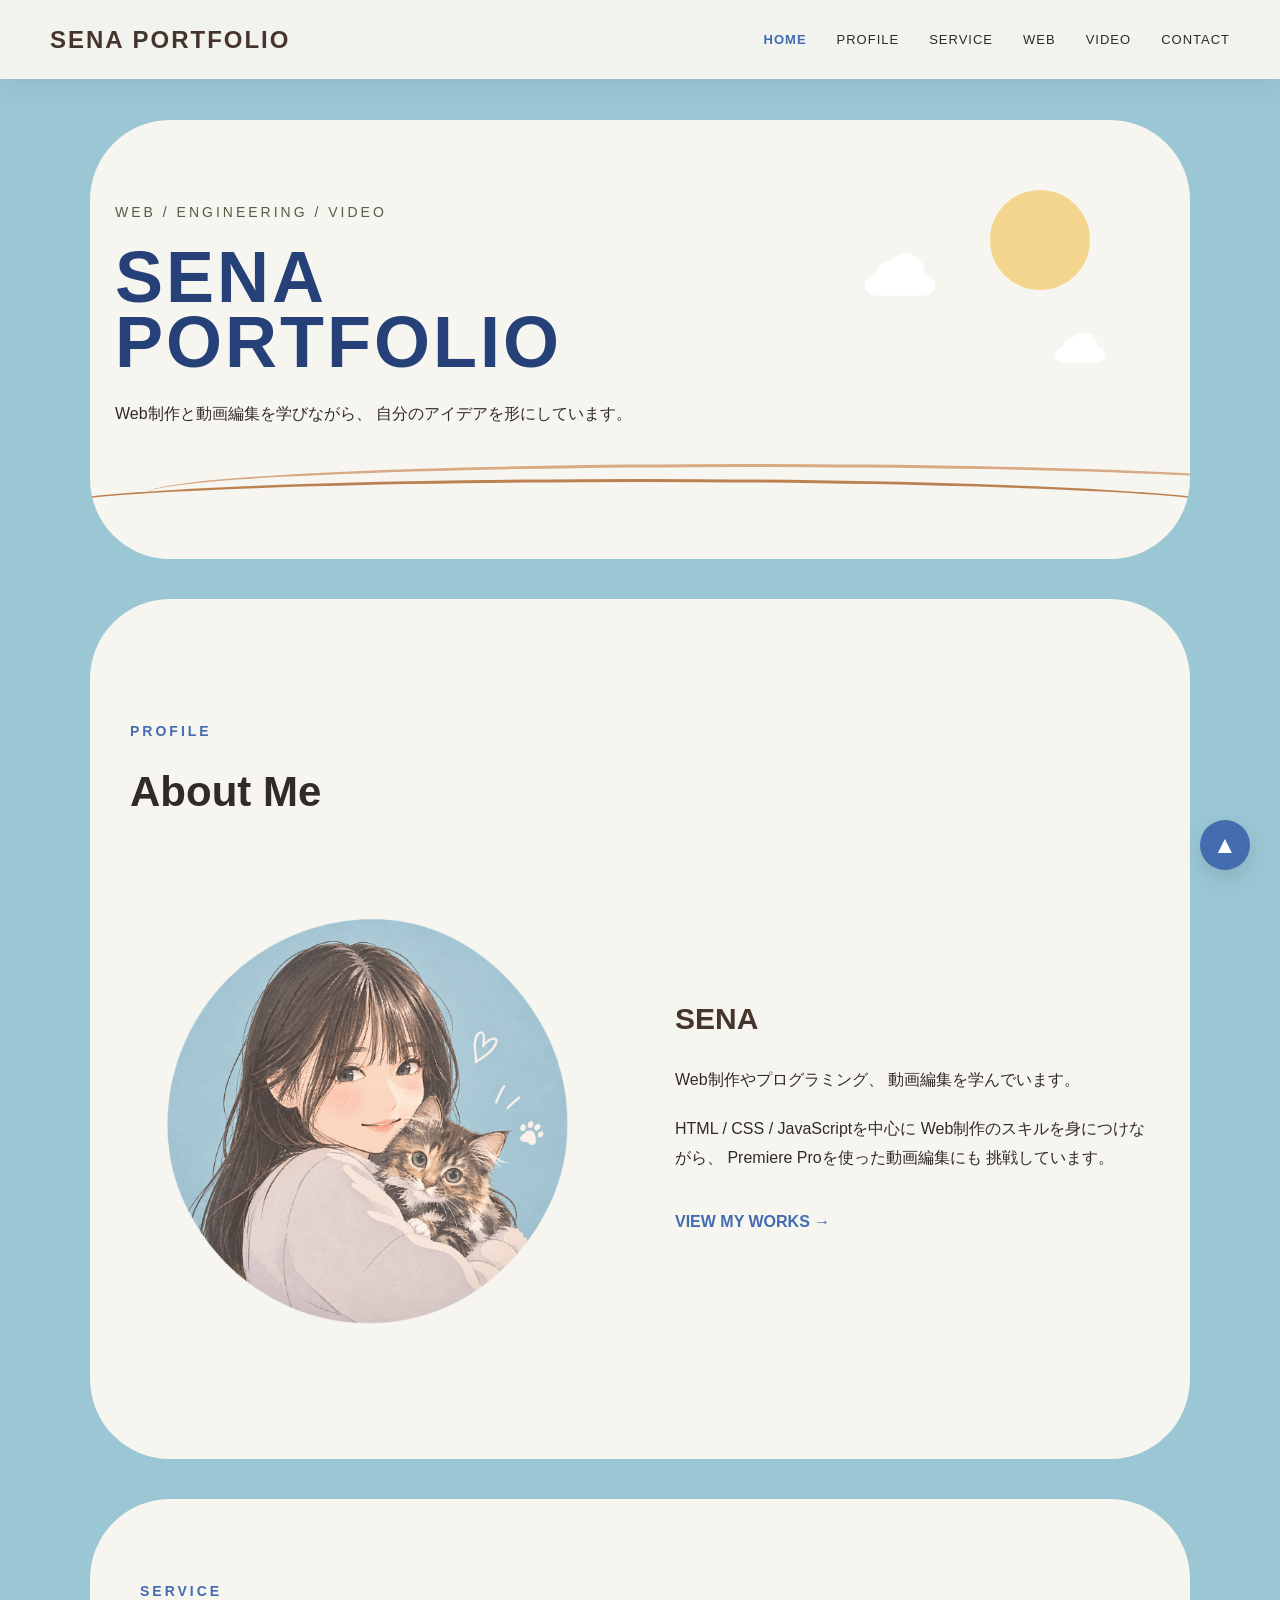
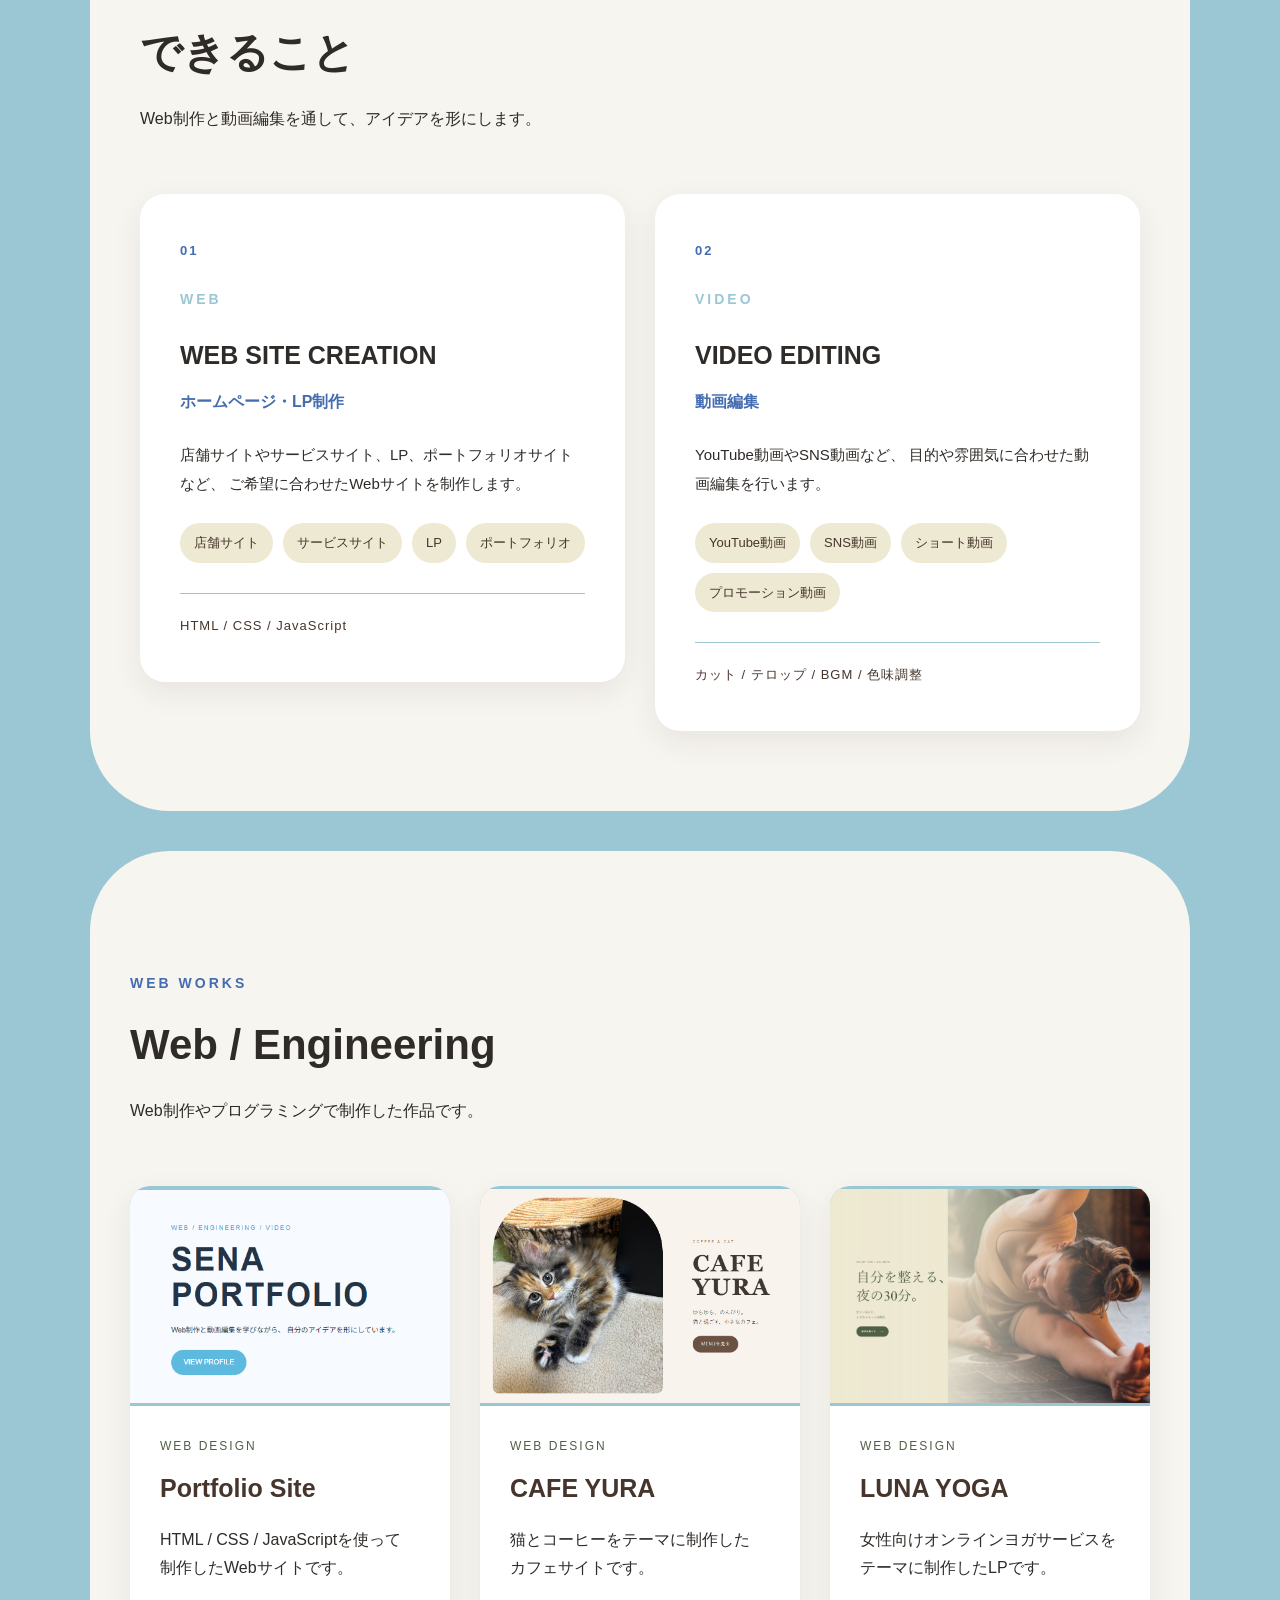
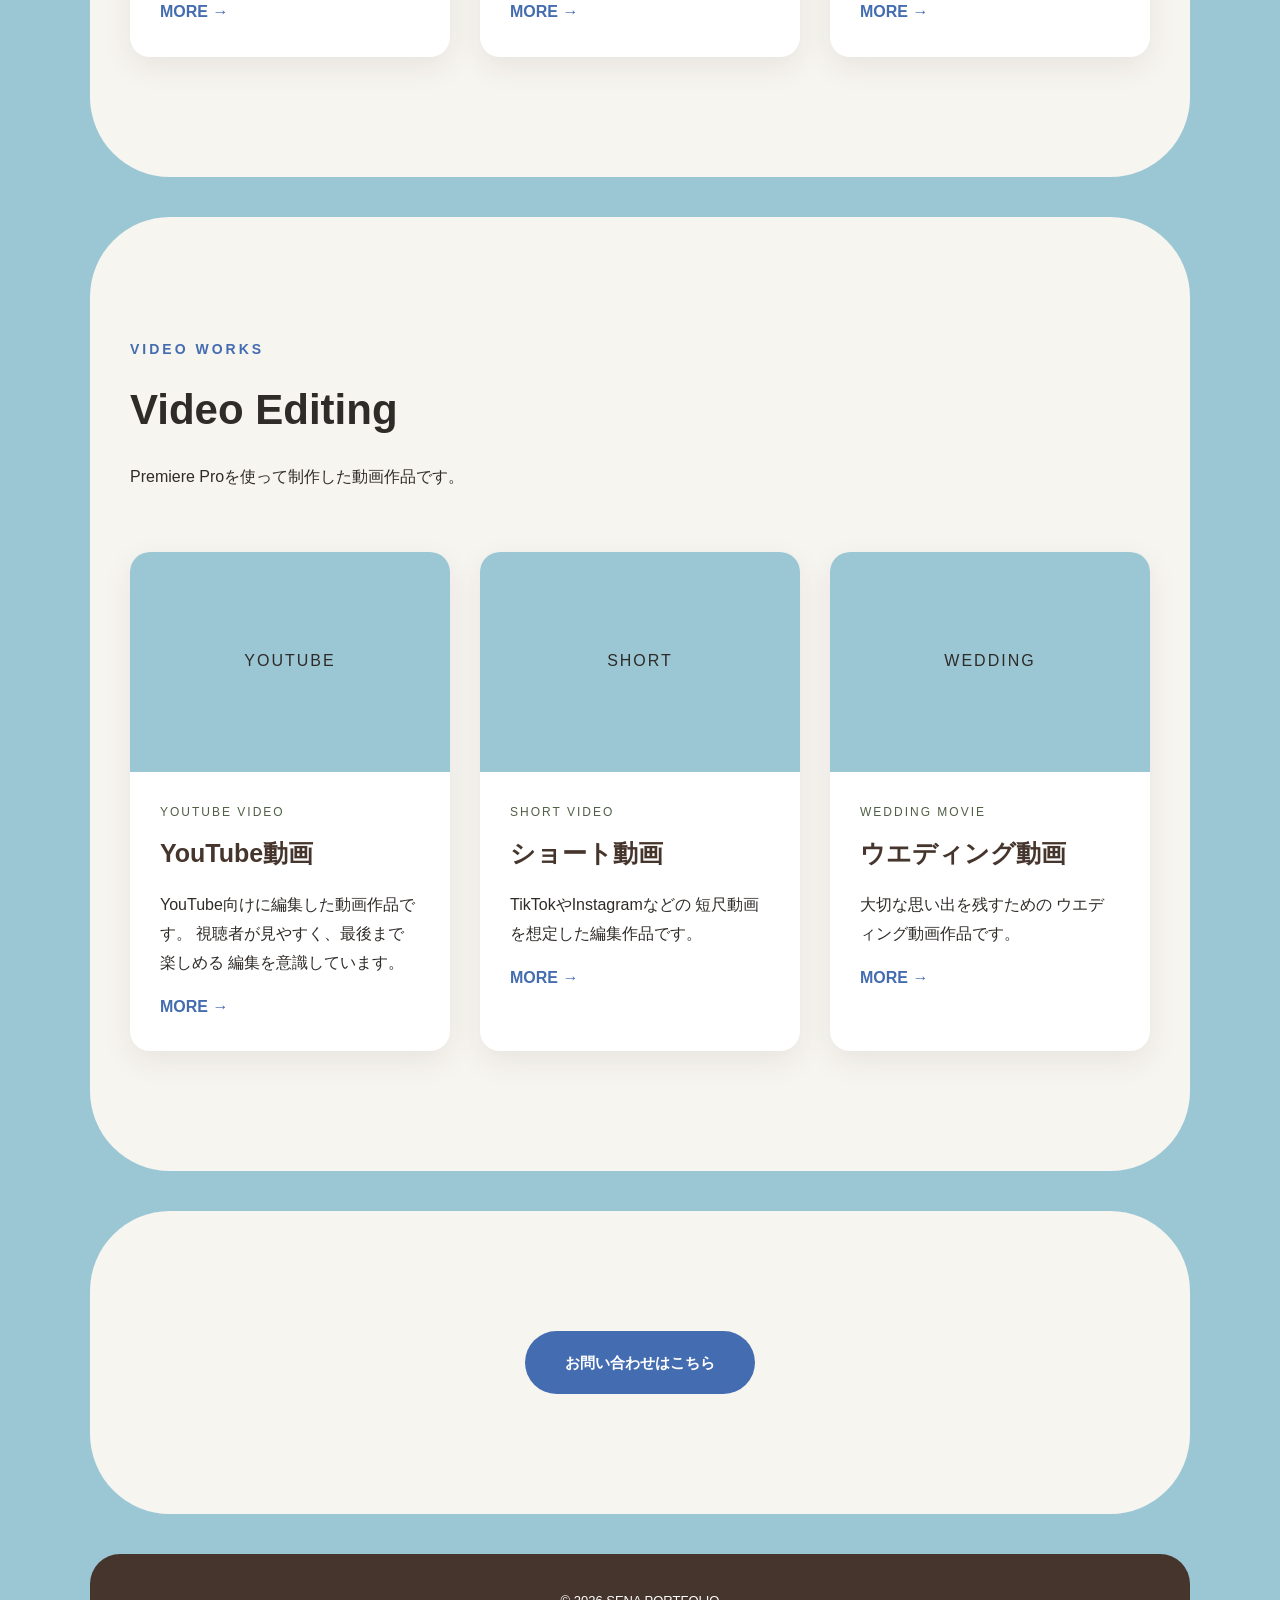
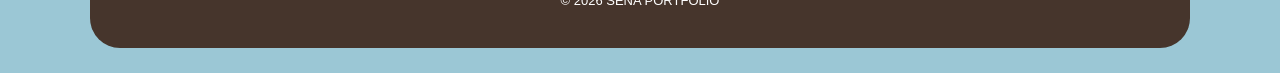
==== commit 7736124b: "Update index.html" ====
--- a/index.html
+++ b/index.html
@@ -294,7 +294,7 @@
 
         <!-- WORK 02 -->
         <a
-            href="../cafe_yura/index.html"
+            href="cafe_yura/index.html"
             class="work-card"
         >
 
@@ -338,7 +338,7 @@
 
         <!-- WORK 03 -->
         <a
-            href="../luna_yoga/index.html"
+            href="luna_yoga/index.html"
             class="work-card"
         >
 
@@ -551,4 +551,4 @@
 
  
 
- + 
--- a/style.css
+++ b/style.css
@@ -13,43 +13,58 @@
 }
 
 body {
-    font-family:
-        "Times New Roman",
-        "Yu Mincho",
-        "Hiragino Mincho ProN",
-        serif;
-
-    background-color: #eee9d2;
-    color: #4f6045;
-
+    font-family: Arial, sans-serif;
+    color: #2F2B28;
+    background-color: #9BC7D5;
     line-height: 1.8;
 }
 
-img {
-    display: block;
-    width: 100%;
-}
+
+/* =========================
+   COMMON
+========================= */
 
 a {
     color: inherit;
     text-decoration: none;
 }
 
-
-/* =========================
-   COLOR
-========================= */
-
-/*
-   アイボリー
-   #EEE9D2
-
-   ブラウン
-   #BC8151
-
-   オリーブ
-   #4F6045
-*/
+.section {
+    max-width: 1100px;
+    margin: 0 auto;
+    padding: 120px 40px;
+}
+
+.section-heading {
+    margin-bottom: 60px;
+}
+
+.section-label {
+    color: #446CB0;
+    font-size: 14px;
+    font-weight: bold;
+    letter-spacing: 3px;
+    margin-bottom: 10px;
+}
+
+.section-heading h2 {
+    font-size: 42px;
+    margin-bottom: 15px;
+    color: #2F2B28;
+}
+
+.button {
+    display: inline-block;
+    padding: 14px 28px;
+    background-color: #446CB0;
+    color: white;
+    border-radius: 30px;
+    transition: 0.3s;
+}
+
+.button:hover {
+    background-color: #46352C;
+}
 
 
 /* =========================
@@ -57,768 +72,1324 @@
 ========================= */
 
 .header {
+    width: 100%;
+
     position: fixed;
     top: 0;
     left: 0;
 
-    width: 100%;
-    height: 72px;
-
-    padding: 0 8%;
+    z-index: 1000;
+
+    padding: 18px 50px;
+
+    display: flex;
+    justify-content: space-between;
+    align-items: center;
+
+    background-color: rgba(247, 245, 240, 0.95);
+
+    box-shadow: 0 8px 25px rgba(47, 43, 40, 0.08);
+}
+
+.logo {
+    font-size: 24px;
+    font-weight: bold;
+    letter-spacing: 2px;
+    color: #46352C;
+}
+
+.nav {
+    display: flex;
+    gap: 30px;
+}
+
+.nav a {
+    font-size: 13px;
+    letter-spacing: 1px;
+}
+
+.nav a:hover {
+    color: #446CB0;
+}
+
+
+/* =========================
+   HERO
+========================= */
+
+.hero {
+    min-height: 60vh;
 
     display: flex;
     align-items: center;
-    justify-content: space-between;
-
-    background-color: rgba(238, 233, 210, 0.95);
-
-    z-index: 100;
-}
-
-.logo {
-    font-size: 18px;
-    letter-spacing: 0.18em;
-}
-
-.nav {
+
+    max-width: 1100px;
+    margin: 120px auto 0;
+
+    padding: 140px 50px 80px;
+
+    background-color: #F7F5F0;
+
+    border-radius: 80px;
+}
+
+
+
+.hero-text {
+    max-width: 650px;
+    margin-left: 80px;
+    text-align: left;
+}
+
+.small-title {
+    color: #4F6045;
+    font-size: 14px;
+    letter-spacing: 3px;
+    margin-bottom: 20px;
+}
+
+.hero h1 {
+    font-size: 72px;
+    line-height: 0.9;
+    letter-spacing: 3px;
+    margin-bottom: 25px;
+    color: #254177;
+}
+
+.hero-description {
+    margin-bottom: 30px;
+}
+
+
+.hero-image {
+    display: none;
+}
+
+.image-placeholder {
+    width: 100%;
+    height: 100%;
+
     display: flex;
-    gap: 35px;
-}
+    justify-content: center;
+    align-items: center;
+
+    background-color: #9BC7D5;
+    color: #2F2B28;
+    letter-spacing: 3px;
+
+    border-radius: 50% 50% 45% 45%;
+}
+
+
+/* =========================
+   PROFILE
+========================= */
+
+.profile {
+    max-width: 1100px;
+    margin: 40px auto 0;
+
+    background-color: #F7F5F0;
+
+    border-radius: 80px;
+}
+
+.profile-content {
+    display: grid;
+    grid-template-columns: 1fr 1fr;
+    gap: 70px;
+    align-items: center;
+}
+
+.profile-image {
+    height: 450px;
+
+    display: flex;
+    justify-content: center;
+    align-items: center;
+}
+
+.profile-image img {
+    width: 100%;
+    height: 100%;
+
+    object-fit: contain;
+}
+
+
+
+.profile-text h3 {
+    font-size: 30px;
+    margin-bottom: 20px;
+    color: #46352C;
+}
+
+.profile-text p {
+    margin-bottom: 20px;
+}
+
+.text-link {
+    display: inline-block;
+    margin-top: 15px;
+    color: #446CB0;
+    font-weight: bold;
+}
+
+
+/* =========================
+   WORKS
+========================= */
+
+.works {
+    max-width: 1100px;
+    margin: 40px auto 0;
+
+    background-color: #F7F5F0;
+
+    border-radius: 80px;
+}
+
+.works-grid {
+    display: grid;
+    grid-template-columns: repeat(3, 1fr);
+    gap: 30px;
+}
+
+.video .works-grid {
+    grid-template-columns: repeat(3, 1fr);
+}
+
+.work-card {
+    display: block;
+
+    background-color: white;
+    color: inherit;
+    text-decoration: none;
+
+    overflow: hidden;
+    border-radius: 20px;
+
+    box-shadow: 0 10px 30px rgba(47, 43, 40, 0.08);
+
+    transition:
+        transform 0.3s ease,
+        box-shadow 0.3s ease;
+}
+
+
+
+.work-image {
+    height: 220px;
+    overflow: hidden;
+
+    display: flex;
+    justify-content: center;
+    align-items: center;
+
+    background-color: #9BC7D5;
+    color: #2F2B28;
+    letter-spacing: 2px;
+}
+
+.work-image img {
+    width: 100%;
+    height: 100%;
+    object-fit: contain;
+}
+
+.work-content {
+    padding: 30px;
+}
+
+.work-category {
+    color: #4F6045;
+    font-size: 12px;
+    letter-spacing: 2px;
+    margin-bottom: 8px;
+}
+
+.work-content h3 {
+    font-size: 25px;
+    margin-bottom: 15px;
+    color: #46352C;
+}
+
+
+/* =========================
+   VIDEO
+========================= */
+
+.video {
+    max-width: 1100px;
+    margin: 40px auto 0;
+
+    background-color: #F7F5F0;
+
+    border-radius: 80px;
+}
+
+    
+
+
+/* =========================
+   CONTACT
+========================= */
+
+.contact {
+    max-width: 1100px;
+    margin: 40px auto 0;
+
+    background-color: #F7F5F0;
+
+    border-radius: 80px;
+}
+
+.contact-form {
+    max-width: 700px;
+}
+
+.form-group {
+    margin-bottom: 25px;
+}
+
+.form-group label {
+    display: block;
+    margin-bottom: 8px;
+    font-weight: bold;
+    color: #2F2B28;
+}
+
+.form-group input,
+.form-group textarea {
+    width: 100%;
+    padding: 15px;
+
+    border: 1px solid #9BC7D5;
+    border-radius: 12px;
+
+    font-size: 16px;
+
+    background-color: white;
+}
+
+.form-group textarea {
+    resize: vertical;
+}
+
+.contact-form .button {
+    border: none;
+    cursor: pointer;
+}
+
+
+/* =========================
+   FOOTER
+========================= */
+
+.footer {
+    max-width: 1100px;
+    margin: 40px auto 25px;
+
+    padding: 35px;
+
+    text-align: center;
+
+    background-color: #46352C;
+    color: white;
+
+    font-size: 13px;
+
+    border-radius: 30px;
+}
+
+
+/* =========================
+   MOBILE
+========================= */
+
+@media (max-width: 768px) {
+
+     .video .works-grid {
+        grid-template-columns: 1fr;
+    }
+
+
+
+    body {
+        padding: 0 10px;
+    }
+
+   .header {
+    top: 0;
+    width: 100%;
+
+    padding: 15px 20px;
+
+    flex-direction: column;
+    gap: 10px;
+
+    border-radius: 0;
+}
+
+    .nav {
+        gap: 15px;
+        flex-wrap: wrap;
+        justify-content: center;
+    }
+
+    .hero {
+        flex-direction: column;
+        padding: 60px 25px;
+
+        border-radius: 0 0 50px 50px;
+    }
+
+    .hero h1 {
+        font-size: 50px;
+    }
+
+    .hero-image {
+        width: 100%;
+        height: 400px;
+    }
+
+    .section {
+        padding: 80px 25px;
+    }
+
+    .section-heading h2 {
+        font-size: 34px;
+    }
+
+    .profile-content {
+        grid-template-columns: 1fr;
+        gap: 40px;
+    }
+
+    .works-grid {
+        grid-template-columns: 1fr;
+    }
+
+    .profile,
+    .works,
+    .video,
+    .contact {
+        border-radius: 50px;
+    }
+
+}
+
+        .hero {
+    min-height: auto;
+    padding: 80px 25px 100px;
+}
+
+.hero-text {
+    margin-left: 0;
+    max-width: 100%;
+}
+
+.hero-sky {
+    top: 10px;
+    right: 10px;
+    width: 45%;
+    height: 30%;
+}
+
+.hero-sun {
+    top: 20px;
+    right: 20px;
+    width: 65px;
+    height: 65px;
+}
+
+.hero-cloud-1 {
+    top: 90px;
+    right: 80px;
+    transform: scale(0.45);
+}
+
+.hero-cloud-2 {
+    top: 125px;
+    right: 10px;
+    transform: scale(0.35);
+}
+
+.hero-ground {
+    bottom: 15px;
+}
+
+.hero-paws {
+    display: none;
+}
+
+.hero-cat {
+    bottom: 35px;
+    width: 110px;
+}
+
+/* =========================
+   SCROLL ANIMATION
+========================= */
+
+.hero,
+.section {
+    opacity: 0;
+    transform: translateY(30px);
+    transition: opacity 0.8s ease, transform 0.8s ease;
+}
+
+.hero.show,
+.section.show {
+    opacity: 1;
+    transform: translateY(0);
+}
+
+/* =========================
+   ACTIVE NAV
+========================= */
 
 .nav a {
-    font-family: Arial, sans-serif;
-
-    font-size: 10px;
-    letter-spacing: 0.2em;
-
-    transition: 0.3s;
-}
-
-.nav a:hover {
-    color: #bc8151;
-}
-
-.header-button {
-    padding: 8px 22px;
-
-    border-radius: 30px;
-
-    background-color: #bc8151;
-    color: #fff;
-
-    font-family: Arial, sans-serif;
-
-    font-size: 11px;
-    letter-spacing: 0.1em;
-
-    transition: 0.3s;
-}
-
-.header-button:hover {
-    background-color: #4f6045;
-}
-
-
-/* =========================
-   COMMON
-========================= */
-
+    transition: color 0.3s ease;
+}
+
+.nav a.active {
+    color: #446CB0;
+    font-weight: bold;
+}
+
+.hero,
 .section {
-    padding: 110px 10%;
-}
-
-.section-label {
-    margin-bottom: 18px;
-
-    color: #bc8151;
-
-    font-family: Arial, sans-serif;
-
-    font-size: 11px;
-    letter-spacing: 0.25em;
-}
-
-h2 {
-    font-size: clamp(30px, 4vw, 48px);
-
-    font-weight: normal;
-
-    line-height: 1.5;
-}
-
-
-/* =========================
-   BUTTON
-========================= */
-
-.button {
-    display: inline-flex;
+    scroll-margin-top: 100px;
+}
+
+/* =========================
+   BACK TO TOP
+========================= */
+
+.back-to-top {
+    position: fixed;
+
+    right: 30px;
+    bottom: 30px;
+
+    width: 50px;
+    height: 50px;
+
+    border: none;
+    border-radius: 50%;
+
+    background-color: #446CB0;
+    color: white;
+
+    font-size: 24px;
+    line-height: 1;
+
+    cursor: pointer;
+
+    box-shadow: 0 8px 20px rgba(47, 43, 40, 0.15);
+
+    transition:
+        background-color 0.3s ease,
+        transform 0.3s ease;
+    
+    z-index: 999;
+}
+
+.back-to-top:hover {
+    background-color: #46352C;
+    transform: translateY(-5px);
+}
+
+
+/* =========================
+   WEB WORKS HOVER
+   ========================= */
+
+.work-card {
+    transition: transform 0.3s ease, box-shadow 0.3s ease;
+}
+
+.work-card:hover {
+    transform: translateY(-8px);
+    box-shadow: 0 18px 35px rgba(47, 43, 40, 0.15);
+}
+
+.work-image img {
+    transition: transform 0.5s ease;
+}
+
+.work-card:hover .work-image img {
+    transform: scale(1.05);
+}
+
+
+/* =========================
+   WORK IMAGE OVERLAY
+   ========================= */
+
+.work-image {
+    position: relative;
+}
+
+.work-overlay {
+    position: absolute;
+    top: 0;
+    left: 0;
+
+    width: 100%;
+    height: 100%;
+
+    background-color: rgba(68, 108, 176, 0.75);
+
+    display: flex;
+    justify-content: center;
     align-items: center;
-    gap: 25px;
-
-    padding: 14px 28px;
-
-    background-color: #4f6045;
-    color: #fff;
-
-    border-radius: 30px;
-
-    font-family: Arial, sans-serif;
-
-    font-size: 12px;
-    letter-spacing: 0.12em;
-
-    transition: 0.3s;
-}
-
-.button span {
+
+    opacity: 0;
+
+    transition: opacity 0.4s ease;
+}
+
+.work-overlay span {
+    color: white;
+    font-size: 14px;
+    font-weight: bold;
+    letter-spacing: 2px;
+
+    transform: translateY(10px);
+
+    transition: transform 0.4s ease;
+}
+
+.work-card:hover .work-overlay {
+    opacity: 1;
+}
+
+.work-card:hover .work-overlay span {
+    transform: translateY(0);
+}
+
+/* =========================
+   FULL CARD LINK
+   ========================= */
+
+.work-card {
+    position: relative;
+}
+
+/* =========================
+   HERO CAT
+========================= */
+
+ .hero {
+    position: relative;
+    overflow: hidden;
+   }
+
+   .hero-cat {
+    position: absolute;
+    bottom: 55px;
+    left: -140px;
+    width: 145px;
+
+    animation: catWalk 16s linear infinite;
+}
+
+.hero-cat img {
+    width: 100%;
+    display: block;
+
+    transform-origin: center bottom;
+
+    animation: catMotion 0.7s ease-in-out infinite alternate;
+}
+
+
+    @keyframes catWalk {
+
+    0% {
+        left: -140px;
+    }
+
+    15% {
+        left: 15%;
+    }
+
+    35% {
+        left: 35%;
+    }
+
+    48% {
+        left: 48%;
+    }
+
+    55% {
+        left: 52%;
+    }
+
+    62% {
+        left: 52%;
+    }
+
+    75% {
+        left: 70%;
+    }
+
+    88% {
+        left: 88%;
+    }
+
+    100% {
+        left: calc(100% + 140px);
+    }
+}
+
+    @keyframes catMotion {
+
+    0% {
+        transform: translateY(0) rotate(-1deg);
+    }
+
+    50% {
+        transform: translateY(-5px) rotate(1deg);
+    }
+
+    100% {
+        transform: translateY(0) rotate(-1deg);
+    }
+}
+
+
+
+/* =========================
+   SERVICE
+========================= */
+
+.service-grid {
+    display: grid;
+    grid-template-columns: repeat(2, 1fr);
+    gap: 30px;
+}
+
+.service-card {
+    position: relative;
+    padding: 45px 40px;
+    background-color: white;
+    border-radius: 25px;
+    box-shadow: 0 10px 30px rgba(47, 43, 40, 0.08);
+
+    transition:
+        transform 0.3s ease,
+        box-shadow 0.3s ease;
+}
+
+.service-card:hover {
+    transform: translateY(-8px);
+    box-shadow: 0 18px 35px rgba(47, 43, 40, 0.15);
+}
+
+
+/* 番号 */
+
+.service-number {
+    margin-bottom: 25px;
+
+    color: #446CB0;
+    font-size: 13px;
+    font-weight: bold;
+    letter-spacing: 2px;
+}
+
+
+/* WEB / VIDEO */
+
+.service-icon {
+    margin-bottom: 20px;
+
+    color: #9BC7D5;
+    font-size: 14px;
+    font-weight: bold;
+    letter-spacing: 3px;
+}
+
+
+/* タイトル */
+
+.service-card h3 {
+    margin-bottom: 10px;
+
+    color: #2F2B28;
+    font-size: 25px;
+}
+
+
+/* 日本語タイトル */
+
+.service-title {
+    margin-bottom: 25px;
+
+    color: #446CB0;
     font-size: 16px;
-}
-
-.button:hover {
-    background-color: #bc8151;
-    transform: translateY(-3px);
-}
-
-
-/* =========================
-   HERO
-========================= */
-
-.hero {
-    position: relative;
-
-    min-height: 100vh;
-
+    font-weight: bold;
+}
+
+
+/* 説明 */
+
+.service-text {
+    margin-bottom: 25px;
+
+    font-size: 15px;
+    line-height: 1.9;
+}
+
+
+/* サービス一覧 */
+
+.service-list {
     display: flex;
-    align-items: center;
-
-    overflow: hidden;
-
-    background-color: #eee9d2;
-}
-
-.hero-image {
+    flex-wrap: wrap;
+    gap: 10px;
+
+    margin-bottom: 30px;
+}
+
+.service-list span {
+    padding: 8px 14px;
+
+    background-color: #EEE9D2;
+    border-radius: 20px;
+
+    color: #46352C;
+    font-size: 13px;
+}
+
+
+/* 使用技術 */
+
+.service-tools {
+    padding-top: 20px;
+
+    border-top: 1px solid #9BC7D5;
+
+    color: #46352C;
+    font-size: 13px;
+    letter-spacing: 1px;
+}
+
+@media (max-width: 768px) {
+
+    .service-grid {
+        grid-template-columns: 1fr;
+    }
+
+    .service-card {
+        padding: 35px 25px;
+    }
+
+    .service-card h3 {
+        font-size: 22px;
+    }
+
+}
+
+
+.service {
+    max-width: 1100px;
+    margin: 40px auto 0;
+    padding: 80px 50px;
+
+    background-color: #F7F5F0;
+    border-radius: 80px;
+}
+
+@media (max-width: 768px) {
+
+    .service {
+        padding: 60px 25px;
+        border-radius: 50px;
+    }
+
+    .service-grid {
+        grid-template-columns: 1fr;
+    }
+
+    .service-card {
+        padding: 35px 25px;
+    }
+
+    .service-card h3 {
+        font-size: 22px;
+    }
+
+}
+
+
+/* =========================
+   HERO DECORATION
+========================= */
+
+
+.hero-cloud::before,
+.hero-cloud::after {
+    content: "";
     position: absolute;
 
+    background-color: #E6F0F2;
+    border-radius: 50%;
+}
+
+.hero-cloud::before {
+    width: 45px;
+    height: 45px;
+    left: 15px;
+    bottom: 5px;
+}
+
+.hero-cloud::after {
+    width: 55px;
+    height: 55px;
+    right: 15px;
+    bottom: 5px;
+}
+
+.hero-sky {
+    position: absolute;
     top: 0;
     right: 0;
 
-    width: 70%;
-    height: 100%;
-}
-
-.hero-image img {
+    width: 45%;
+    height: 45%;
+
+    pointer-events: none;
+}
+
+
+/* ☀️ 太陽 */
+
+.hero-sun {
+    position: absolute;
+    top: 70px;
+    right: 100px;
+
+    width: 100px;
+    height: 100px;
+
+    background-color: #F4D58D;
+    border-radius: 50%;
+}
+
+
+/* ☁️ 雲 */
+
+.hero-cloud {
+    position: absolute;
+
+    width: 100px;
+    height: 30px;
+
+    background-color: #FFFFFF;
+    border-radius: 50px;
+}
+
+.hero-cloud::before,
+.hero-cloud::after {
+    content: "";
+
+    position: absolute;
+
+    background-color: #FFFFFF;
+    border-radius: 50%;
+}
+
+.hero-cloud::before {
+    width: 45px;
+    height: 45px;
+
+    left: 15px;
+    bottom: 5px;
+}
+
+.hero-cloud::after {
+    width: 55px;
+    height: 55px;
+
+    right: 15px;
+    bottom: 5px;
+}
+
+
+/* 左側の雲 */
+
+.hero-cloud-1 {
+    top: 150px;
+    right: 240px;
+
+    transform: scale(0.7);
+}
+
+
+/* 右側の雲 */
+
+.hero-cloud-2 {
+    top: 220px;
+    right: 60px;
+
+    transform: scale(0.5);
+}
+
+
+/* =========================
+   🌱 GROUND
+========================= */
+
+.hero-ground {
+    position: absolute;
+
+    left: 0;
+    bottom: 20px;
+
     width: 100%;
-    height: 100%;
-
-    object-fit: cover;
-    object-position: center;
-}
-
-.hero-overlay {
+    height: 80px;
+
+    overflow: hidden;
+
+    pointer-events: none;
+}
+
+
+/* 🤎 1本目の地面 */
+
+.ground-wave {
     position: absolute;
 
-    top: 0;
-    left: 0;
-
+    left: -5%;
+
+    width: 110%;
+    height: 60px;
+
+    border-top: 3px solid #BC8151;
+
+    border-radius: 50%;
+}
+
+
+/* 🤎 上側のライン */
+
+.ground-wave-1 {
+    bottom: 0;
+}
+
+
+/* 🤎 下側のライン */
+
+.ground-wave-2 {
+    bottom: 15px;
+    left: 5%;
+
+    border-top-color: #D8A982;
+}
+
+
+/* 🌱 草 */
+
+.hero-grass {
+    position: absolute;
+
+    font-size: 16px;
+
+    line-height: 1;
+}
+
+
+/* 左 */
+
+.grass-1 {
+    left: 8%;
+    bottom: 22px;
+}
+
+
+/* 真ん中 */
+
+.grass-2 {
+    left: 48%;
+    bottom: 20px;
+}
+
+
+/* 右 */
+
+.grass-3 {
+    right: 8%;
+    bottom: 22px;
+}
+
+
+/* =========================
+   🐾 足跡
+========================= */
+
+.hero-paws {
+    position: absolute;
+
+    right: 260px;
+    bottom: 58px;
+
+    display: flex;
+    gap: 18px;
+
+    pointer-events: none;
+}
+
+.hero-paws span {
+    display: block;
+
+    color: #BC8151;
+    font-size: 13px;
+
+    opacity: 0.55;
+
+    transform: rotate(-15deg);
+}
+
+.hero-paws span:nth-child(2) {
+    transform: rotate(10deg);
+}
+
+.hero-paws span:nth-child(3) {
+    transform: rotate(-10deg);
+}
+
+.hero-paws span:nth-child(4) {
+    transform: rotate(15deg);
+}
+
+
+/* =========================
+   🐈 ゆら
+========================= */
+
+.hero-cat {
+    position: absolute;
+
+    bottom: 55px;
+    left: -140px;
+
+    width: 110px;
+
+    animation: catWalk 16s linear infinite;
+}
+
+.hero-cat img {
     width: 100%;
-    height: 100%;
-
-    background:
-        linear-gradient(
-            90deg,
-            #eee9d2 0%,
-            rgba(238, 233, 210, 0.95) 25%,
-            rgba(238, 233, 210, 0.45) 48%,
-            rgba(238, 233, 210, 0) 72%
-        );
-}
-
-.hero-content {
-    position: relative;
-    z-index: 2;
-
-    width: 45%;
-
-    margin-left: 10%;
-
-    padding-top: 70px;
-}
-
-.eyebrow {
+    display: block;
+
+    transform-origin: center bottom;
+
+    animation: catMotion 0.7s ease-in-out infinite alternate;
+}
+
+
+/* ゆらが歩く */
+
+@keyframes catWalk {
+
+    0% {
+        left: -140px;
+    }
+
+    15% {
+        left: 15%;
+    }
+
+    35% {
+        left: 35%;
+    }
+
+    48% {
+        left: 48%;
+    }
+
+    55% {
+        left: 52%;
+    }
+
+    62% {
+        left: 52%;
+    }
+
+    75% {
+        left: 70%;
+    }
+
+    88% {
+        left: 88%;
+    }
+
+    100% {
+        left: calc(100% + 140px);
+    }
+}
+
+
+/* てくてく感 */
+
+@keyframes catMotion {
+
+    0% {
+        transform:
+            translateY(0)
+            rotate(-1deg)
+            rotateY(0deg);
+    }
+
+    35% {
+        transform:
+            translateY(-5px)
+            rotate(1deg)
+            rotateY(0deg);
+    }
+
+    50% {
+        transform:
+            translateY(0)
+            rotate(0deg)
+            rotateY(0deg);
+    }
+
+ 
+
+    /* また前を向く */
+
+    70% {
+        transform:
+            translateY(-4px)
+            rotate(1deg)
+            rotateY(0deg);
+    }
+
+    100% {
+        transform:
+            translateY(0)
+            rotate(-1deg)
+            rotateY(0deg);
+    }
+}
+
+
+/* =========================
+   MOBILE FINAL ADJUSTMENT
+========================= */
+
+@media (max-width: 768px) {
+
+    /* Hero：太陽 */
+    .hero-sun {
+        top: 15px;
+        right: 10px;
+        width: 50px;
+        height: 50px;
+    }
+
+    /* Hero：雲 */
+    .hero-cloud-1 {
+        top: 65px;
+        right: 45px;
+        transform: scale(0.3);
+    }
+
+    .hero-cloud-2 {
+        top: 105px;
+        right: 0;
+        transform: scale(0.25);
+    }
+
+    /* Hero：地面 */
+    .hero-ground {
+        bottom: 0;
+    }
+
+    /* VIDEO：スマホでは縦並び */
+    .video .works-grid {
+        grid-template-columns: 1fr;
+    }
+
+}
+
+.service-link {
+    display: block;
+    color: inherit;
+    text-decoration: none;
+}
+
+.contact {
+    text-align: center;
+}
+
+.contact-button {
+    display: inline-block;
+    padding: 18px 40px;
+    background-color: #446CB0;
+    color: white;
+    text-decoration: none;
+    border-radius: 40px;
+    font-size: 15px;
+    font-weight: bold;
+    transition:
+        background-color 0.3s ease,
+        transform 0.3s ease;
+}
+
+.contact-button:hover {
+    background-color: #46352C;
+    transform: translateY(-5px);
+}
+
+/* =========================
+   CONTACT PAGE
+========================= */
+
+.contact-page {
+    opacity: 1;
+    transform: translateY(0);
+}
+
+
+.form-group select {
+    width: 100%;
+    padding: 15px;
+    border: 1px solid #9BC7D5;
+    border-radius: 12px;
+    font-size: 16px;
+    background-color: white;
+    color: #2F2B28;
+}
+
+/* =========================
+   THANK YOU PAGE
+========================= */
+
+.thanks-page {
+    min-height: 600px;
+    display: flex;
+    flex-direction: column;
+    justify-content: center;
+    align-items: center;
+    text-align: center;
+}
+
+.thanks-page h1 {
     margin-bottom: 25px;
-
-    font-family: Arial, sans-serif;
-
-    font-size: 10px;
-
-    letter-spacing: 0.25em;
-
-    color: #4f6045;
-}
-
-.hero h1 {
-    margin-bottom: 25px;
-
-    font-size: clamp(44px, 6vw, 76px);
-
-    font-weight: normal;
-
-    line-height: 1.35;
-
-    color: #4f6045;
-}
-
-.hero-description {
-    margin-bottom: 35px;
-
-    font-size: 16px;
-
-    color: #4f6045;
-}
-
-
-
-/* =========================
-   ABOUT
-========================= */
-
-.about {
-    display: grid;
-
-    grid-template-columns:
-        1fr
-        1.2fr
-        0.6fr;
-
-    gap: 50px;
-
-    align-items: center;
-
-    background-color: #eee9d2;
-}
-
-.about-text h2 {
-    margin-bottom: 30px;
-}
-
-.about-text p {
-    margin-bottom: 20px;
-
-    font-size: 14px;
-}
-
-.about-image {
-    overflow: hidden;
-}
-
-.about-image img {
-    aspect-ratio: 1.5 / 1;
-
-    object-fit: cover;
-}
-
-.about-message {
-    padding: 20px;
-
-    text-align: center;
-
-    color: #4f6045;
-}
-
-.about-message p {
-    font-family: cursive;
-
-    font-size: 24px;
-
-    line-height: 1.4;
-}
-
-.about-message span {
-    display: block;
-
-    margin-top: 15px;
-
-    color: #bc8151;
-
     font-size: 40px;
-}
-
-
-/* =========================
-   FEATURE
-========================= */
-
-.feature {
-    display: grid;
-
-    grid-template-columns: 0.8fr 2fr;
-
-    gap: 70px;
-
-    align-items: center;
-
-    background-color: #4f6045;
-
-    color: #eee9d2;
-}
-
-.feature .section-label {
-    color: #eee9d2;
-}
-
-.feature-title h2 {
-    color: #fff;
-}
-
-.feature-grid {
-    display: grid;
-
-    grid-template-columns: repeat(3, 1fr);
-
-    gap: 35px;
-}
-
-.feature-card {
-    padding-left: 25px;
-
-    border-left: 1px solid rgba(238, 233, 210, 0.5);
-}
-
-.feature-icon {
-    width: 50px;
-    height: 50px;
-
-    margin-bottom: 20px;
-
-    display: flex;
-    align-items: center;
-    justify-content: center;
-
-    border-radius: 50%;
-
-    background-color: #eee9d2;
-
-    color: #4f6045;
-
-    font-size: 24px;
-}
-
-.feature-card span {
-    font-family: Arial, sans-serif;
-
-    font-size: 10px;
-
-    letter-spacing: 0.2em;
-
-    color: #bc8151;
-}
-
-.feature-card h3 {
-    margin: 8px 0 15px;
-
-    font-family: Arial, sans-serif;
-
-    font-size: 15px;
-
-    letter-spacing: 0.12em;
-
-    font-weight: normal;
-
-    color: #fff;
-}
-
-.feature-card p {
-    color: #eee9d2;
-
-    font-size: 12px;
-}
-
-
-/* =========================
-   LESSON
-========================= */
-
-.lesson {
-    display: grid;
-
-    grid-template-columns: 0.7fr 2fr;
-
-    gap: 70px;
-
-    background-color: #f5f0df;
-}
-
-.lesson-intro h2 {
-    margin-bottom: 25px;
-}
-
-.lesson-intro > p:last-child {
-    font-size: 13px;
-}
-
-.lesson-grid {
-    display: grid;
-
-    grid-template-columns: repeat(3, 1fr);
-
-    gap: 25px;
-}
-
-.lesson-card {
-    overflow: hidden;
-
-    background-color: #eee9d2;
-
-    border: 1px solid rgba(79, 96, 69, 0.15);
-
-    transition: 0.3s;
-}
-
-.lesson-card:hover {
-    transform: translateY(-6px);
-}
-
-.lesson-image {
-    overflow: hidden;
-}
-
-.lesson-image img {
-    aspect-ratio: 1.25 / 1;
-
-    object-fit: cover;
-
-    transition: 0.5s;
-}
-
-.lesson-card:hover .lesson-image img {
-    transform: scale(1.04);
-}
-
-.lesson-content {
-    padding: 20px;
-}
-
-.lesson-content span {
-    color: #bc8151;
-
-    font-family: Arial, sans-serif;
-
-    font-size: 10px;
-}
-
-.lesson-content h3 {
-    margin: 8px 0 10px;
-
-    font-family: Arial, sans-serif;
-
-    font-size: 13px;
-
-    letter-spacing: 0.1em;
-
-    font-weight: normal;
-}
-
-.lesson-content p {
-    font-size: 12px;
-}
-
-
-/* =========================
-   PLAN
-========================= */
-
-.plan {
-    position: relative;
-
-    display: grid;
-
-    grid-template-columns: 1fr 1fr 0.8fr;
-
-    gap: 50px;
-
-    align-items: center;
-
-    overflow: hidden;
-
-    background-color: #4f6045;
-
-    color: #eee9d2;
-}
-
-.plan .section-label {
-    color: #eee9d2;
-}
-
-.plan-text h2 {
-    margin-bottom: 25px;
-
-    color: #fff;
-}
-
-.plan-text > p:last-child {
-    font-size: 13px;
-}
-
-.plan-card {
-    padding: 45px 40px;
-
-    background-color: #eee9d2;
-
-    color: #4f6045;
-
-    text-align: center;
-}
-
-.plan-label {
-    margin-bottom: 10px;
-
-    color: #bc8151;
-
-    font-family: Arial, sans-serif;
-
-    font-size: 10px;
-
-    letter-spacing: 0.2em;
-}
-
-.plan-card h3 {
-    margin-bottom: 5px;
-
-    font-size: 38px;
-
-    font-weight: normal;
-
-    letter-spacing: 0.08em;
-}
-
-.plan-card p:not(.plan-label) {
-    margin-bottom: 25px;
-
-    font-size: 13px;
-}
-
-.plan-image {
-    height: 280px;
-
-    overflow: hidden;
-}
-
-.plan-image img {
-    width: 100%;
-    height: 100%;
-
-    object-fit: cover;
-}
-
-
-/* =========================
-   FOOTER
-========================= */
-
-.footer {
-    padding: 25px 10%;
-
-    display: flex;
-    justify-content: space-between;
-
-    background-color: #34402f;
-
-    color: #eee9d2;
-
-    font-family: Arial, sans-serif;
-
-    font-size: 10px;
-
-    letter-spacing: 0.12em;
-}
-
-
-/* =========================
-   MOBILE
-========================= */
-
-@media (max-width: 900px) {
-
-    .nav {
-        display: none;
-    }
-
-    .header {
-        padding: 0 6%;
-    }
-
-    .hero-content {
-        width: 70%;
-        margin-left: 7%;
-    }
-
-    .about {
-        grid-template-columns: 1fr;
-    }
-
-    .about-message {
-        display: none;
-    }
-
-    .feature {
-        grid-template-columns: 1fr;
-    }
-
-    .lesson {
-        grid-template-columns: 1fr;
-    }
-
-    .plan {
-        grid-template-columns: 1fr;
-    }
-
-    .plan-image {
-        display: none;
-    }
-}
-
-
-@media (max-width: 600px) {
-
-   
-
-    .header {
-        height: 65px;
-    }
-
-    .logo {
-        font-size: 15px;
-    }
-
-    .header-button {
-        padding: 7px 15px;
-
-        font-size: 9px;
-    }
-
-    .hero {
-        min-height: 90vh;
-    }
-
-    .hero-content {
-        width: 85%;
-        margin-left: 7%;
-    }
-
-    .hero-overlay {
-        background:
-            linear-gradient(
-                90deg,
-                rgba(238, 233, 210, 0.9),
-                rgba(238, 233, 210, 0.35)
-            );
-    }
-
-         .hero {
-        min-height: auto;
-        display: flex;
-        flex-direction: column;
-        align-items: stretch;
-    }
-
-    .hero-image {
-        position: relative;
-        top: auto;
-        right: auto;
-
-        width: 100%;
-        height: 55vh;
-
-        order: 1;
-
-        -webkit-mask-image: none;
-        mask-image: none;
-    }
-
-    .hero-content {
-        width: 100%;
-        margin-left: 0;
-
-        padding: 60px 7%;
-
-        order: 2;
-    }
-
-    .hero-overlay {
-        background: none;
-    }
-
-    .hero h1 {
-        font-size: 42px;
-    }
-
-    .section {
-        padding: 80px 7%;
-    }
-
-    .feature-grid {
-        grid-template-columns: 1fr;
-    }
-
-    .feature-card {
-        padding-left: 0;
-
-        padding-top: 20px;
-
-        border-left: none;
-
-        border-top: 1px solid rgba(238, 233, 210, 0.5);
-    }
-
-    .lesson-grid {
-        grid-template-columns: 1fr;
-    }
-
-    .lesson-card {
-        display: grid;
-
-        grid-template-columns: 40% 60%;
-    }
-
-    .lesson-image img {
-        height: 100%;
-    }
-
-    .lesson-content {
-        display: flex;
-
-        flex-direction: column;
-
-        justify-content: center;
-    }
-
-    .footer {
-        padding: 25px 7%;
-
-        display: block;
-
-        text-align: center;
-    }
-
-    .footer p:first-child {
-        margin-bottom: 8px;
-    }
-}
-
-.hero-image {
-    -webkit-mask-image: linear-gradient(
-        to right,
-        transparent 0%,
-        black 25%,
-        black 100%
-    );
-
-    mask-image: linear-gradient(
-        to right,
-        transparent 0%,
-        black 25%,
-        black 100%
-    );
+    color: #2F2B28;
+}
+
+.thanks-page p {
+    line-height: 2;
+}
+
+.thanks-page .button {
+    margin-top: 35px;
 }
